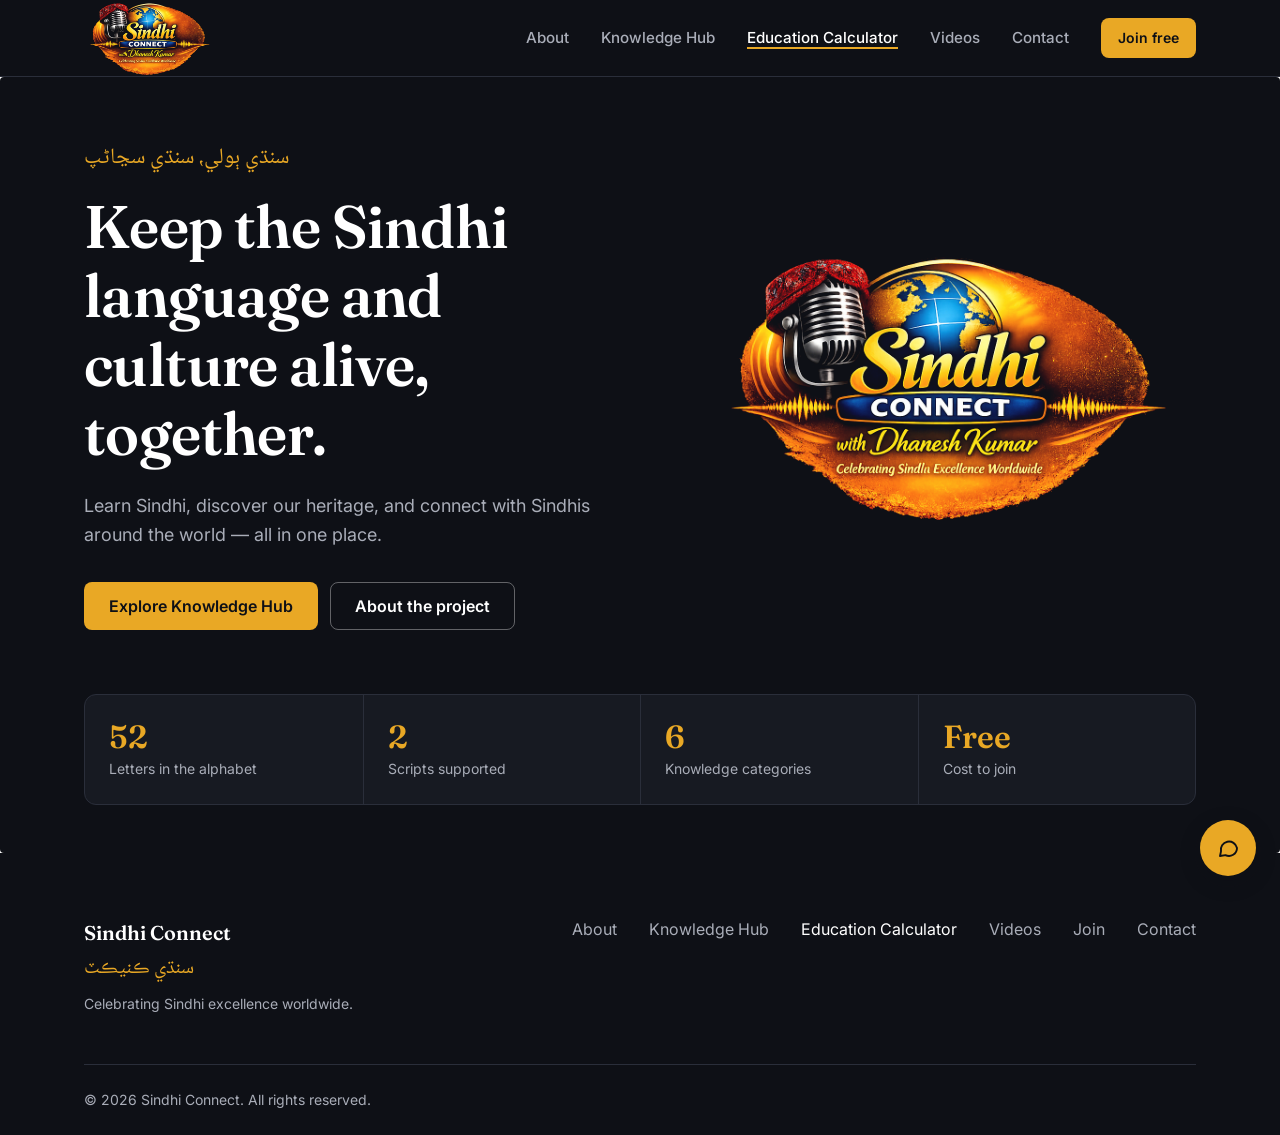
==== frontend/index.html @ e377692f "Add Children's Future Education Fund Calculator New page frontend/education-calculator.html (5-step " ====
<!DOCTYPE html>
<html lang="en">
<head>
  <meta charset="UTF-8">
  <meta name="viewport" content="width=device-width, initial-scale=1.0">
  <meta name="description" content="Sindhi Connect — learn the Sindhi language, explore culture, and connect with the Sindhi community worldwide.">
  <meta name="theme-color" content="#0E1016">
  <title>Sindhi Connect</title>
  <link rel="icon" type="image/png" href="assets/favicon.png">
  <link rel="apple-touch-icon" href="assets/apple-touch-icon.png">
  <!-- Link previews (WhatsApp, Facebook, X). Add og:image / og:url once the domain is live -->
  <meta property="og:type" content="website">
  <meta property="og:site_name" content="Sindhi Connect">
  <meta property="og:title" content="Sindhi Connect — Celebrating Sindhi Excellence Worldwide">
  <meta property="og:description" content="Discover Sindhi language, culture, history and knowledge, and connect with Sindhis around the world.">
  <meta name="twitter:card" content="summary_large_image">
  <link rel="preconnect" href="https://fonts.googleapis.com">
  <link rel="preconnect" href="https://fonts.gstatic.com" crossorigin>
  <link href="https://fonts.googleapis.com/css2?family=Fraunces:opsz,wght@9..144,500;9..144,600&family=Inter:wght@400;500;600&family=Noto+Naskh+Arabic:wght@500;600&display=swap" rel="stylesheet">
  <link rel="stylesheet" href="style.css">
</head>
<body>
  <a href="#main" class="skip-link">Skip to content</a>

  <!-- 1. Header -->
  <header class="site-header">
    <div class="container header-inner">
      <a href="#home" class="logo" aria-label="Sindhi Connect home">
        <img src="assets/logo.jpg" alt="" class="logo-img" width="132" height="74">
      </a>

      <input type="checkbox" id="nav-toggle" class="nav-toggle">
      <label for="nav-toggle" class="nav-toggle-label">
        <span class="nav-toggle-icon" aria-hidden="true"></span>
        <span class="sr-only">Menu</span>
      </label>

      <nav class="site-nav" aria-label="Main">
        <ul>
          <li><a href="#about">About</a></li>
          <li><a href="#knowledge-hub">Knowledge Hub</a></li>
          <li><a href="education-calculator.html">Education Calculator</a></li>
          <li><a href="#videos">Videos</a></li>
          <li><a href="#contact">Contact</a></li>
          <li><a href="#join" class="btn btn-primary btn-sm">Join free</a></li>
        </ul>
      </nav>
    </div>
  </header>

  <main id="main">
    <!-- 2. Hero -->
    <section id="home" class="hero" data-page="home">
      <div class="container hero-inner">
        <div class="hero-text">
          <p class="hero-script" lang="sd" dir="rtl">سنڌي ٻولي، سنڌي سڃاڻپ</p>
          <h1>Keep the Sindhi language and culture alive, together.</h1>
          <p class="hero-sub">Learn Sindhi, discover our heritage, and connect with Sindhis around the world — all in one place.</p>
          <div class="hero-actions">
            <a href="#knowledge-hub" class="btn btn-primary">Explore Knowledge Hub</a>
            <a href="#about" class="btn btn-ghost">About the project</a>
          </div>
        </div>
        <div class="hero-art">
          <img src="assets/logo.jpg" alt="Sindhi Connect with Dhanesh Kumar — Celebrating Sindhi Excellence Worldwide" class="hero-logo" width="1024" height="1024">
        </div>
      </div>

      <div class="container">
        <dl class="stats">
          <div class="stat">
            <dt>Letters in the alphabet</dt>
            <dd>52</dd>
          </div>
          <div class="stat">
            <dt>Scripts supported</dt>
            <dd>2</dd>
          </div>
          <div class="stat">
            <dt>Knowledge categories</dt>
            <dd>6</dd>
          </div>
          <div class="stat">
            <dt>Cost to join</dt>
            <dd>Free</dd>
          </div>
        </dl>
      </div>
    </section>

    <!-- 3. About -->
    <section id="about" class="section" data-page="about">
      <div class="container about">
        <div class="about-intro">
          <p class="eyebrow">About</p>
          <h2>A home for Sindhis, wherever they are.</h2>
          <p class="lead">From Sindh to the global diaspora, Sindhi Connect brings our language, stories, and people together on one platform.</p>
        </div>
        <ul class="features">
          <li class="feature">
            <span class="feature-icon" aria-hidden="true">
              <svg viewBox="0 0 24 24"><path d="M4 5a2 2 0 0 1 2-2h13v16H6a2 2 0 0 0-2 2V5Z"/><path d="M4 19a2 2 0 0 1 2-2h13"/></svg>
            </span>
            <div>
              <h3>Language</h3>
              <p>Read, write, and speak Sindhi in both Arabic and Devanagari scripts, at your own pace.</p>
            </div>
          </li>
          <li class="feature">
            <span class="feature-icon" aria-hidden="true">
              <svg viewBox="0 0 24 24"><path d="M9 18V5l12-2v13"/><circle cx="6" cy="18" r="3"/><circle cx="18" cy="16" r="3"/></svg>
            </span>
            <div>
              <h3>Culture</h3>
              <p>Explore Sufi poetry, music, festivals, food, and the traditions that make us who we are.</p>
            </div>
          </li>
          <li class="feature">
            <span class="feature-icon" aria-hidden="true">
              <svg viewBox="0 0 24 24"><circle cx="12" cy="12" r="9"/><path d="M3 12h18"/><path d="M12 3a14 14 0 0 1 0 18a14 14 0 0 1 0-18Z"/></svg>
            </span>
            <div>
              <h3>Community</h3>
              <p>Meet Sindhis near you and across the world. Share stories, events, and opportunities.</p>
            </div>
          </li>
        </ul>
      </div>
    </section>

    <!-- Founder: meet the person behind Sindhi Connect -->
    <section id="founder" class="section founder" data-page="about">
      <div class="container founder-inner">
        <figure class="founder-photo" data-reveal>
          <img src="assets/dhanesh-kumar.webp" alt="Dhanesh Kumar, founder of Sindhi Connect" width="1080" height="720" loading="lazy">
        </figure>

        <div class="founder-text" data-reveal>
          <p class="eyebrow">Meet the person behind Sindhi Connect</p>
          <h2>Connecting People. Sharing Knowledge. Celebrating Sindhi Identity.</h2>

          <div class="founder-id">
            <p class="founder-name">Dhanesh Kumar</p>
            <p class="founder-role">Founder / Creator — Sindhi Connect</p>
          </div>

          <div class="founder-bio">
            <p>I believe connection creates understanding, and knowledge creates progress.</p>
            <p>Sindhi Connect is my effort to bring people together through our language, culture, stories, knowledge, and shared heritage.</p>
            <p>My goal is to create meaningful content that informs, inspires, and keeps our Sindhi identity alive for generations to come.</p>
            <p class="founder-motto">Our language. Our culture. Our stories. Our connection.</p>
          </div>

          <ul class="founder-features">
            <li>
              <span class="feature-icon" aria-hidden="true">
                <svg viewBox="0 0 24 24"><rect x="9" y="3" width="6" height="11" rx="3"/><path d="M5 11a7 7 0 0 0 14 0"/><path d="M12 18v3"/></svg>
              </span>
              <h3>Conversations</h3>
              <p>Meaningful conversations with inspiring people.</p>
            </li>
            <li>
              <span class="feature-icon" aria-hidden="true">
                <svg viewBox="0 0 24 24"><path d="M4 5a2 2 0 0 1 2-2h13v16H6a2 2 0 0 0-2 2V5Z"/><path d="M4 19a2 2 0 0 1 2-2h13"/></svg>
              </span>
              <h3>Knowledge</h3>
              <p>Educational and informative content for the community.</p>
            </li>
            <li>
              <span class="feature-icon" aria-hidden="true">
                <svg viewBox="0 0 24 24"><circle cx="12" cy="12" r="9"/><path d="M3 12h18"/><path d="M12 3a14 14 0 0 1 0 18a14 14 0 0 1 0-18Z"/></svg>
              </span>
              <h3>Community</h3>
              <p>Connecting Sindhis across generations and around the world.</p>
            </li>
          </ul>
        </div>
      </div>
    </section>

    <!-- 4. Knowledge Hub (cards are built by app.js from resources.js) -->
    <section id="knowledge-hub" class="section section-paper knowledge" data-page="knowledge-hub" aria-labelledby="kh-title">
      <div class="container">
        <header class="section-head kh-head" data-reveal>
          <p class="kh-script" lang="sd" dir="rtl">ڄاڻ، ورثو، سڃاڻپ</p>
          <p class="eyebrow">Knowledge Hub</p>
          <h2 id="kh-title">Discover books, stories, history, culture and useful knowledge — all in one place.</h2>
          <p class="lead">Sindhi Connect is not only a community platform — it is also a place to discover, preserve and share knowledge.</p>
          <p class="kh-pillars">Explore <span aria-hidden="true">•</span> Learn <span aria-hidden="true">•</span> Discover <span aria-hidden="true">•</span> Preserve</p>
        </header>

        <ul class="kh-cats" aria-label="Browse by category" data-reveal></ul>

        <div class="kh-library" id="kh-library">
          <div class="kh-library-head">
            <h3>Knowledge Library</h3>
            <p class="kh-count" aria-live="polite"></p>
          </div>

          <div class="kh-toolbar">
            <div class="kh-search">
              <label for="kh-search" class="sr-only">Search Knowledge Hub</label>
              <svg viewBox="0 0 24 24" aria-hidden="true"><circle cx="11" cy="11" r="7"/><path d="m20 20-3.5-3.5"/></svg>
              <input id="kh-search" type="search" placeholder="Search Knowledge Hub..." autocomplete="off">
            </div>
            <div class="kh-sort">
              <label for="kh-sort">Sort by</label>
              <select id="kh-sort">
                <option value="featured">Featured</option>
                <option value="newest">Newest</option>
                <option value="category">Category</option>
              </select>
            </div>
          </div>

          <div class="kh-chips" role="group" aria-label="Filter by category"></div>

          <ul class="kh-grid"></ul>
          <div class="kh-empty" hidden></div>
          <noscript><p class="kh-noscript">Please turn on JavaScript to browse the Knowledge Library.</p></noscript>
        </div>
      </div>
    </section>

    <!-- 5. Download Videos -->
    <section id="videos" class="section" data-page="videos">
      <div class="container">
        <header class="section-head section-head-row">
          <div>
            <p class="eyebrow">Videos</p>
            <h2>Watch online, or download to learn offline.</h2>
          </div>
        </header>
        <div class="videos">
          <article class="video">
            <div class="video-thumb" aria-hidden="true">
              <span class="play"><svg viewBox="0 0 24 24"><path d="M8 5v14l11-7z"/></svg></span>
              <span class="duration">10:24</span>
            </div>
            <div class="video-body">
              <h3>Sindhi Alphabet in 10 Minutes</h3>
              <p class="video-meta">MP4 · 85 MB</p>
              <a href="#videos" class="btn btn-secondary btn-sm">Download</a>
            </div>
          </article>
          <article class="video">
            <div class="video-thumb" aria-hidden="true">
              <span class="play"><svg viewBox="0 0 24 24"><path d="M8 5v14l11-7z"/></svg></span>
              <span class="duration">14:02</span>
            </div>
            <div class="video-body">
              <h3>Common Greetings &amp; Phrases</h3>
              <p class="video-meta">MP4 · 110 MB</p>
              <a href="#videos" class="btn btn-secondary btn-sm">Download</a>
            </div>
          </article>
          <article class="video">
            <div class="video-thumb" aria-hidden="true">
              <span class="play"><svg viewBox="0 0 24 24"><path d="M8 5v14l11-7z"/></svg></span>
              <span class="duration">22:47</span>
            </div>
            <div class="video-body">
              <h3>Shah Jo Risalo: An Introduction</h3>
              <p class="video-meta">MP4 · 190 MB</p>
              <a href="#videos" class="btn btn-secondary btn-sm">Download</a>
            </div>
          </article>
        </div>
      </div>
    </section>

    <!-- 7. Forms -->
    <section id="join" class="section section-paper" data-page="join">
      <div class="container">
        <header class="section-head">
          <p class="eyebrow">Get involved</p>
          <h2>Join the community or say hello.</h2>
        </header>
        <div class="forms">
          <div class="panel">
            <h3>Join our mailing list</h3>
            <p class="panel-sub">Hear about new resources, videos and community news.</p>
            <form class="form" name="join" action="/" method="post" data-netlify="true" netlify-honeypot="bot-field">
              <input type="hidden" name="form-name" value="join">
              <p class="hp-field"><label>Leave this empty <input name="bot-field" tabindex="-1" autocomplete="off"></label></p>
              <div class="field">
                <label for="join-name">Full name <span class="req" aria-hidden="true">*</span></label>
                <input id="join-name" name="name" type="text" autocomplete="name" required>
              </div>
              <div class="field">
                <label for="join-email">Email <span class="req" aria-hidden="true">*</span></label>
                <input id="join-email" name="email" type="email" autocomplete="email" required>
              </div>
              <div class="field">
                <label for="join-level">Your Sindhi level</label>
                <select id="join-level" name="level">
                  <option value="beginner">Beginner</option>
                  <option value="intermediate">Intermediate</option>
                  <option value="advanced">Advanced</option>
                  <option value="native">Native speaker</option>
                </select>
              </div>
              <button type="submit" class="btn btn-primary btn-block">Subscribe</button>
              <p class="form-status" role="status"></p>
            </form>
          </div>

          <div class="panel" id="contact">
            <h3>Contact us</h3>
            <p class="panel-sub">Questions, ideas, or want to contribute? We'd love to hear from you.</p>
            <form class="form" name="contact" action="/" method="post" data-netlify="true" netlify-honeypot="bot-field">
              <input type="hidden" name="form-name" value="contact">
              <p class="hp-field"><label>Leave this empty <input name="bot-field" tabindex="-1" autocomplete="off"></label></p>
              <div class="field">
                <label for="contact-name">Name <span class="req" aria-hidden="true">*</span></label>
                <input id="contact-name" name="name" type="text" autocomplete="name" required>
              </div>
              <div class="field">
                <label for="contact-email">Email <span class="req" aria-hidden="true">*</span></label>
                <input id="contact-email" name="email" type="email" autocomplete="email" required>
              </div>
              <div class="field">
                <label for="contact-message">Message <span class="req" aria-hidden="true">*</span></label>
                <textarea id="contact-message" name="message" rows="4" required></textarea>
              </div>
              <button type="submit" class="btn btn-secondary btn-block">Send message</button>
              <p class="form-status" role="status"></p>
            </form>
          </div>
        </div>
        <p class="form-note"><span class="req" aria-hidden="true">*</span> Required field. We only use your details to reply to you and send Sindhi Connect updates. We never share them, and you can ask us to remove them at any time.</p>
      </div>
    </section>
  </main>

  <!-- 8. Footer -->
  <footer class="site-footer">
    <div class="container footer-inner">
      <div class="footer-brand">
        <p class="footer-name">Sindhi Connect</p>
        <p class="footer-script" lang="sd" dir="rtl">سنڌي ڪنيڪٽ</p>
        <p class="footer-tag">Celebrating Sindhi excellence worldwide.</p>
      </div>
      <nav aria-label="Footer">
        <ul class="footer-links">
          <li><a href="#about">About</a></li>
          <li><a href="#knowledge-hub">Knowledge Hub</a></li>
          <li><a href="education-calculator.html">Education Calculator</a></li>
          <li><a href="#videos">Videos</a></li>
          <li><a href="#join">Join</a></li>
          <li><a href="#contact">Contact</a></li>
        </ul>
      </nav>
    </div>
    <div class="container">
      <p class="copyright">© 2026 Sindhi Connect. All rights reserved.</p>
    </div>
  </footer>

  <script src="resources.js"></script>
  <script src="app.js"></script>
</body>
</html>
---- frontend/style.css ----
/* =========================================================
   Sindhi Connect — Design System ("Midnight & Gold")
   Colors come from the logo: ink black, amber gold, topi red.
   ========================================================= */
:root {
  /* Color */
  --ink: #0e1016;          /* dark surfaces, primary text */
  --ink-2: #171a22;        /* raised dark surface */
  --ink-line: #2a2e3a;     /* borders on dark */
  --gold: #e9a825;         /* the one accent */
  --gold-hover: #f4bb45;
  --gold-text: #8a5d00;    /* gold for text on light bg (AA) */
  --red: #a61e2a;          /* small accents only */
  --paper: #faf8f4;        /* light section bg */
  --white: #ffffff;
  --text: #16181d;
  --muted: #565b66;        /* secondary text on light (AA) */
  --muted-dark: #a9adb8;   /* secondary text on dark (AA) */
  --line: #e7e2d8;

  /* Type */
  --font-display: "Fraunces", Georgia, serif;
  --font-body: "Inter", system-ui, -apple-system, "Segoe UI", sans-serif;
  --font-sindhi: "Noto Naskh Arabic", serif;
  --fs-sm: .875rem;
  --fs-base: 1rem;
  --fs-md: 1.125rem;
  --fs-lg: 1.25rem;
  --fs-xl: clamp(1.75rem, 1.2rem + 2vw, 2.5rem);
  --fs-hero: clamp(2.25rem, 1.4rem + 3.4vw, 3.75rem);

  /* Space (4px scale) */
  --s-1: 4px;  --s-2: 8px;  --s-3: 12px; --s-4: 16px;
  --s-5: 24px; --s-6: 32px; --s-7: 48px; --s-8: 64px; --s-9: 96px;

  /* Shape */
  --r-sm: 8px;
  --r-md: 12px;
  --max: 1160px;
  --header-h: 76px;
}

/* ---------- Base ---------- */
*, *::before, *::after { box-sizing: border-box; }

html { scroll-behavior: smooth; scroll-padding-top: var(--header-h); }

body {
  margin: 0;
  font-family: var(--font-body);
  font-size: var(--fs-base);
  line-height: 1.6;
  color: var(--text);
  background: var(--white);
  -webkit-font-smoothing: antialiased;
}

img, svg { display: block; max-width: 100%; }

h1, h2, h3 {
  margin: 0;
  line-height: 1.15;
  font-weight: 600;
}
h1, h2 { font-family: var(--font-display); letter-spacing: -.01em; }
h2 { font-size: var(--fs-xl); }
h3 { font-size: var(--fs-lg); line-height: 1.3; }
p { margin: 0; }

a { color: inherit; }

[lang="sd"] { font-family: var(--font-sindhi); }

:focus-visible {
  outline: 3px solid var(--gold);
  outline-offset: 3px;
  border-radius: 4px;
}

.container {
  width: 100%;
  max-width: var(--max);
  margin: 0 auto;
  padding: 0 var(--s-5);
}

.sr-only {
  position: absolute;
  width: 1px; height: 1px;
  overflow: hidden;
  clip: rect(0 0 0 0);
  white-space: nowrap;
}

.skip-link {
  position: absolute;
  left: var(--s-4);
  top: -100px;
  z-index: 200;
  padding: var(--s-2) var(--s-4);
  background: var(--gold);
  color: var(--ink);
  font-weight: 600;
  border-radius: var(--r-sm);
  text-decoration: none;
}
.skip-link:focus { top: var(--s-3); }

/* ---------- Buttons ---------- */
.btn {
  display: inline-flex;
  align-items: center;
  justify-content: center;
  min-height: 48px;
  padding: 0 var(--s-5);
  border: 1px solid transparent;
  border-radius: var(--r-sm);
  font: 600 var(--fs-base)/1 var(--font-body);
  text-decoration: none;
  cursor: pointer;
  transition: background-color .15s, border-color .15s, color .15s;
}
.btn-primary { background: var(--gold); color: var(--ink); }
.btn-primary:hover { background: var(--gold-hover); }
.btn-secondary { background: var(--ink); color: var(--white); }
.btn-secondary:hover { background: #2a2e3a; }
.btn-ghost { border-color: rgba(255, 255, 255, .35); color: var(--white); }
.btn-ghost:hover { border-color: var(--white); background: rgba(255, 255, 255, .06); }
.btn-sm { min-height: 40px; padding: 0 var(--s-4); font-size: var(--fs-sm); }
.btn-block { width: 100%; }

.text-link {
  font-weight: 600;
  color: var(--gold-text);
  text-decoration: none;
}
.text-link:hover { text-decoration: underline; text-underline-offset: 3px; }

/* ---------- 1. Header ---------- */
.site-header {
  position: sticky;
  top: 0;
  z-index: 100;
  background: var(--ink);
  border-bottom: 1px solid var(--ink-line);
}
.header-inner {
  display: flex;
  align-items: center;
  justify-content: space-between;
  height: var(--header-h);
}
.logo { display: flex; border-radius: var(--r-sm); }
/* Crop the square logo's black padding down to the artwork */
.logo-img { width: 132px; height: 74px; object-fit: cover; mix-blend-mode: lighten; }

.site-nav ul {
  display: flex;
  align-items: center;
  gap: var(--s-6);
  margin: 0;
  padding: 0;
  list-style: none;
}
.site-nav a:not(.btn) {
  color: var(--muted-dark);
  font-weight: 500;
  font-size: .95rem;
  text-decoration: none;
  transition: color .15s;
}
.site-nav a:not(.btn):hover { color: var(--white); }

/* current page in the menus */
.site-nav a[aria-current="page"]:not(.btn) { color: var(--white); box-shadow: 0 2px 0 var(--gold); }
.footer-links a[aria-current="page"] { color: var(--white); }

/* Pages (app.js shows one at a time) */
main [data-page][hidden] { display: none; }
main [data-page]:focus { outline: none; }
.page-enter { animation: page-enter .35s ease both; }
@keyframes page-enter {
  from { opacity: 0; transform: translateY(8px); }
  to { opacity: 1; transform: none; }
}

/* CSS-only mobile menu toggle */
.nav-toggle { position: absolute; opacity: 0; width: 1px; height: 1px; }
.nav-toggle-label { display: none; }

/* ---------- 2. Hero ---------- */
.hero {
  background: var(--ink);
  color: var(--white);
  padding: var(--s-8) 0 var(--s-7);
}
.hero-inner {
  display: grid;
  grid-template-columns: 1.15fr 1fr;
  align-items: center;
  gap: var(--s-7);
}
.hero-script {
  font-size: 1.375rem;
  color: var(--gold);
  margin-bottom: var(--s-4);
  text-align: left;
}
.hero h1 { font-size: var(--fs-hero); max-width: 14ch; }
.hero-sub {
  margin-top: var(--s-5);
  font-size: var(--fs-md);
  color: var(--muted-dark);
  max-width: 46ch;
}
.hero-actions {
  display: flex;
  flex-wrap: wrap;
  gap: var(--s-3);
  margin-top: var(--s-6);
}
.hero-art { display: flex; justify-content: center; }
/* "lighten" lets the logo's black background disappear into the hero */
.hero-logo { width: min(100%, 480px); height: auto; mix-blend-mode: lighten; }

/* KPI strip */
.stats {
  display: grid;
  grid-template-columns: repeat(4, 1fr);
  margin: var(--s-8) 0 0;
  border: 1px solid var(--ink-line);
  border-radius: var(--r-md);
  background: var(--ink-2);
}
.stat {
  display: flex;
  flex-direction: column-reverse;
  gap: var(--s-1);
  padding: var(--s-5);
}
.stat + .stat { border-left: 1px solid var(--ink-line); }
.stat dt { font-size: var(--fs-sm); color: var(--muted-dark); }
.stat dd {
  margin: 0;
  font-family: var(--font-display);
  font-size: 2rem;
  font-weight: 600;
  line-height: 1.1;
  color: var(--gold);
}

/* ---------- Sections ---------- */
.section { padding: var(--s-9) 0; }
.section-paper { background: var(--paper); border-block: 1px solid var(--line); }
.section-head { max-width: 640px; margin-bottom: var(--s-7); }
.eyebrow {
  margin-bottom: var(--s-3);
  font-size: var(--fs-sm);
  font-weight: 600;
  letter-spacing: .08em;
  text-transform: uppercase;
  color: var(--gold-text);
}
.lead { margin-top: var(--s-4); font-size: var(--fs-md); color: var(--muted); }

/* ---------- 3. About ---------- */
.about {
  display: grid;
  grid-template-columns: 1fr 1.1fr;
  gap: var(--s-8);
  align-items: start;
}
.features { display: grid; gap: var(--s-6); margin: 0; padding: 0; list-style: none; }
.feature { display: flex; gap: var(--s-4); }
.feature-icon {
  flex: none;
  width: 48px;
  height: 48px;
  display: grid;
  place-items: center;
  border-radius: var(--r-md);
  background: var(--paper);
  border: 1px solid var(--line);
}
.feature-icon svg {
  width: 24px;
  height: 24px;
  fill: none;
  stroke: var(--red);
  stroke-width: 1.75;
  stroke-linecap: round;
  stroke-linejoin: round;
}
.feature h3 { margin-bottom: var(--s-1); }
.feature p { color: var(--muted); }

/* ---------- Founder ---------- */
.founder { background: var(--ink); color: var(--white); }
.founder-inner {
  display: grid;
  grid-template-columns: 5fr 6fr;
  gap: var(--s-8);
  align-items: center;
}
.founder-photo {
  position: relative;
  margin: 0 var(--s-4) var(--s-4) 0;
}
/* thin gold frame, offset behind the portrait */
.founder-photo::before {
  content: "";
  position: absolute;
  inset: var(--s-4) calc(var(--s-4) * -1) calc(var(--s-4) * -1) var(--s-4);
  border: 1px solid rgba(233, 168, 37, .45);
  border-radius: 20px;
}
/* The photo is a wide banner; show the portrait side of it, uncropped in height */
.founder-photo img {
  position: relative;
  width: 100%;
  height: auto;
  aspect-ratio: 5 / 7;
  object-fit: cover;
  object-position: left center;
  border-radius: 20px;
  border: 1px solid var(--ink-line);
  box-shadow: 0 24px 56px rgba(0, 0, 0, .45);
}
.founder .eyebrow { color: var(--gold); }
.founder-id {
  margin-top: var(--s-6);
  padding-left: var(--s-4);
  border-left: 2px solid var(--gold);
}
.founder-name { font: 600 1.5rem/1.2 var(--font-display); }
.founder-role { margin-top: var(--s-1); font-size: var(--fs-sm); font-weight: 500; color: var(--gold); }
.founder-bio {
  display: grid;
  gap: var(--s-4);
  margin-top: var(--s-5);
  max-width: 56ch;
  font-size: var(--fs-md);
  color: var(--muted-dark);
}
.founder-motto {
  font-family: var(--font-display);
  font-size: var(--fs-lg);
  font-style: italic;
  color: var(--white);
}
.founder-features {
  display: grid;
  grid-template-columns: repeat(3, 1fr);
  gap: var(--s-5);
  margin: var(--s-7) 0 0;
  padding: var(--s-6) 0 0;
  border-top: 1px solid var(--ink-line);
  list-style: none;
}
.founder-features .feature-icon { background: var(--ink-2); border-color: var(--ink-line); margin-bottom: var(--s-3); }
.founder-features .feature-icon svg { stroke: var(--gold); }
.founder-features h3 { font-size: var(--fs-base); }
.founder-features p { margin-top: var(--s-1); font-size: var(--fs-sm); color: var(--muted-dark); }

/* Fade-up on scroll; only active once app.js has added .js-reveal */
.js-reveal [data-reveal] {
  opacity: 0;
  transform: translateY(20px);
  transition: opacity .6s ease, transform .6s ease;
}
.js-reveal [data-reveal].is-visible { opacity: 1; transform: none; }
.js-reveal .founder-text[data-reveal] { transition-delay: .12s; }

@media (max-width: 1024px) {
  .founder-inner { grid-template-columns: 2fr 3fr; gap: var(--s-6); align-items: start; }
  /* features become rows: icon left, text right */
  .founder-features { grid-template-columns: 1fr; gap: var(--s-4); margin-top: var(--s-6); padding-top: var(--s-5); }
  .founder-features li { display: grid; grid-template-columns: 48px 1fr; column-gap: var(--s-4); }
  .founder-features .feature-icon { grid-row: span 2; margin-bottom: 0; }
}
@media (max-width: 760px) {
  .founder-inner { grid-template-columns: 1fr; gap: var(--s-7); }
  .founder-photo { width: min(100% - var(--s-4), 440px); }
}

/* ---------- 4. Knowledge Hub ---------- */
.knowledge {
  /* ajrak-inspired lattice: gold diamonds with a centre dot */
  --kh-motif: url("data:image/svg+xml,%3Csvg xmlns='http://www.w3.org/2000/svg' width='28' height='28'%3E%3Cpath d='M14 3l11 11-11 11L3 14z' fill='none' stroke='%23e9a825' stroke-opacity='.28'/%3E%3Ccircle cx='14' cy='14' r='2' fill='%23e9a825' fill-opacity='.4'/%3E%3C/svg%3E");
}
.kh-head { max-width: 760px; }
.kh-script { margin-bottom: var(--s-3); font-size: var(--fs-lg); color: var(--gold-text); text-align: left; }
.kh-pillars {
  margin-top: var(--s-5);
  font-size: var(--fs-sm);
  font-weight: 600;
  letter-spacing: .08em;
  text-transform: uppercase;
  color: var(--text);
}
.kh-pillars span { margin: 0 var(--s-2); color: var(--gold); }

/* Category cards */
.kh-cats {
  display: grid;
  grid-template-columns: repeat(3, 1fr);
  gap: var(--s-4);
  margin: 0;
  padding: 0;
  list-style: none;
}
.kh-cat {
  display: grid;
  grid-template-columns: 48px 1fr;
  column-gap: var(--s-4);
  align-content: start;
  width: 100%;
  height: 100%;
  padding: var(--s-5);
  border: 1px solid var(--line);
  border-radius: var(--r-md);
  background: var(--white);
  color: inherit;
  font: inherit;
  text-align: left;
  cursor: pointer;
  transition: border-color .15s, box-shadow .15s, transform .15s;
}
.kh-cat:hover { border-color: #d8cfbd; box-shadow: 0 8px 24px rgba(14, 16, 22, .08); transform: translateY(-2px); }
.kh-cat[aria-pressed="true"] { border-color: var(--gold); box-shadow: inset 0 0 0 1px var(--gold); }
.kh-cat:focus-visible { border-radius: var(--r-md); }
.kh-cat .feature-icon { grid-row: span 3; }
.kh-cat-name { font-weight: 600; font-size: var(--fs-md); line-height: 1.3; }
.kh-cat-desc { margin-top: var(--s-1); font-size: var(--fs-sm); color: var(--muted); }
.kh-cat-count { margin-top: var(--s-3); font-size: var(--fs-sm); font-weight: 600; color: var(--gold-text); }

/* Library: heading, search, sort, filters */
.kh-library { margin-top: var(--s-8); }
.kh-library-head {
  display: flex;
  flex-wrap: wrap;
  align-items: baseline;
  justify-content: space-between;
  gap: var(--s-2) var(--s-4);
  margin-bottom: var(--s-5);
}
.kh-library-head h3 { font-family: var(--font-display); font-size: 1.75rem; }
.kh-count { font-size: var(--fs-sm); color: var(--muted); }
.kh-toolbar { display: grid; grid-template-columns: 1fr auto; gap: var(--s-3); }
.kh-search { position: relative; }
.kh-search svg {
  position: absolute;
  left: 14px;
  top: 50%;
  width: 20px;
  height: 20px;
  transform: translateY(-50%);
  fill: none;
  stroke: var(--muted);
  stroke-width: 1.9;
  stroke-linecap: round;
  pointer-events: none;
}
.kh-search input,
.kh-sort select {
  min-height: 48px;
  border: 1px solid #cfc8bb;
  border-radius: var(--r-sm);
  background: var(--white);
  color: var(--text);
  font: inherit;
  font-size: 1rem; /* 16px stops iOS zooming in on focus */
  transition: border-color .15s;
}
.kh-search input { width: 100%; padding: 0 var(--s-4) 0 44px; }
.kh-search input::placeholder { color: var(--muted); }
.kh-sort { display: flex; align-items: center; gap: var(--s-3); font-size: var(--fs-sm); font-weight: 600; }
.kh-sort select { padding: 0 var(--s-4); cursor: pointer; }
.kh-search input:hover,
.kh-sort select:hover { border-color: #a39b8c; }
.kh-search input:focus-visible,
.kh-sort select:focus-visible { border-color: var(--ink); outline-offset: 1px; }

.kh-chips { display: flex; flex-wrap: wrap; gap: var(--s-2); margin: var(--s-4) 0 var(--s-6); }
.kh-chip {
  flex: none;
  min-height: 40px;
  padding: 0 var(--s-4);
  border: 1px solid #d8cfbd;
  border-radius: 999px;
  background: var(--white);
  color: var(--text);
  font: 500 var(--fs-sm)/1 var(--font-body);
  cursor: pointer;
  transition: border-color .15s, background-color .15s, color .15s;
}
.kh-chip:hover { border-color: var(--gold-text); background: #fdf6e6; }
.kh-chip[aria-pressed="true"] { border-color: var(--ink); background: var(--ink); color: var(--white); }
.kh-chip:focus-visible { border-radius: 999px; }

/* Resource cards */
.kh-grid {
  display: grid;
  grid-template-columns: repeat(3, 1fr);
  gap: var(--s-5);
  margin: 0;
  padding: 0;
  list-style: none;
}
.kh-grid[hidden] { display: none; }
.kh-card {
  display: flex;
  flex-direction: column;
  height: 100%;
  overflow: hidden;
  border: 1px solid var(--line);
  border-radius: var(--r-md);
  background: var(--white);
  transition: box-shadow .15s, transform .15s;
}
.kh-card:hover { box-shadow: 0 12px 32px rgba(14, 16, 22, .1); transform: translateY(-2px); }

/* Designed cover, used when a resource has no thumbnail (or it fails to load) */
.kh-cover {
  --tone: var(--ink);
  position: relative;
  display: grid;
  place-items: center;
  aspect-ratio: 16 / 9;
  overflow: hidden;
  background:
    radial-gradient(circle at 50% 50%, transparent 0 30%, rgba(0, 0, 0, .35) 100%),
    var(--kh-motif) center / 28px,
    var(--tone);
}
.kh-cover[data-cat="books"] { --tone: #1f2b4f; }         /* indigo */
.kh-cover[data-cat="history"] { --tone: #6b1522; }       /* ajrak crimson */
.kh-cover[data-cat="personalities"] { --tone: var(--ink-2); }
.kh-cover[data-cat="culture"] { --tone: #4f1d18; }       /* madder */
.kh-cover[data-cat="finance"] { --tone: #16392f; }       /* deep green */
.kh-cover[data-cat="general"] { --tone: #232f47; }       /* slate */
/* thin gold frame, like a book cover */
.kh-cover::before {
  content: "";
  position: absolute;
  inset: 10px;
  border: 1px solid rgba(233, 168, 37, .4);
  border-radius: 6px;
}
.kh-emblem {
  display: grid;
  place-items: center;
  width: 64px;
  height: 64px;
  border: 1px solid rgba(233, 168, 37, .6);
  border-radius: 50%;
  background: var(--tone);
}
.kh-emblem svg {
  width: 26px;
  height: 26px;
  fill: none;
  stroke: var(--gold);
  stroke-width: 1.6;
  stroke-linecap: round;
  stroke-linejoin: round;
}
.kh-cover img { position: absolute; inset: 0; width: 100%; height: 100%; object-fit: cover; }
.kh-featured {
  position: absolute;
  top: var(--s-4);
  left: var(--s-4);
  padding: 2px var(--s-2);
  border-radius: 4px;
  background: var(--gold);
  color: var(--ink);
  font-size: .75rem;
  font-weight: 600;
}

.kh-card-body { display: flex; flex-direction: column; flex: 1; padding: var(--s-5); }
.kh-card-cat {
  margin-bottom: var(--s-2);
  font-size: .75rem;
  font-weight: 600;
  letter-spacing: .08em;
  text-transform: uppercase;
  color: var(--gold-text);
}
.kh-card-title { margin: 0; font: 600 var(--fs-md)/1.35 var(--font-body); }
.kh-card-desc { margin-top: var(--s-2); font-size: .9375rem; color: var(--muted); }
.kh-meta {
  display: flex;
  flex-wrap: wrap;
  align-items: center;
  gap: var(--s-2) var(--s-3);
  margin-top: var(--s-4);
  font-size: var(--fs-sm);
  color: var(--muted);
}
.kh-type {
  padding: 2px var(--s-2);
  border-radius: 4px;
  background: #f6e7c4;
  color: var(--ink);
  font-size: .75rem;
  font-weight: 600;
}
.kh-actions { display: flex; flex-wrap: wrap; gap: var(--s-2); margin-top: auto; padding-top: var(--s-5); }
.kh-btn-outline { border-color: #cfc8bb; color: var(--text); }
.kh-btn-outline:hover { border-color: var(--ink); }

/* Empty state */
.kh-empty {
  display: grid;
  justify-items: center;
  gap: var(--s-3);
  padding: var(--s-8) var(--s-5);
  border: 1px solid var(--line);
  border-radius: var(--r-md);
  background: var(--white);
  text-align: center;
}
.kh-empty[hidden] { display: none; }
.kh-empty .kh-emblem { --tone: var(--ink); margin-bottom: var(--s-2); background: var(--kh-motif) center / 28px, var(--ink); }
.kh-empty h4 { margin: 0; font: 600 var(--fs-lg)/1.3 var(--font-display); }
.kh-empty p { max-width: 44ch; color: var(--muted); }
.kh-empty .btn { margin-top: var(--s-2); }
.kh-noscript { color: var(--muted); }

/* ---------- 5. Videos ---------- */
.videos {
  display: grid;
  grid-template-columns: repeat(3, 1fr);
  gap: var(--s-5);
}
.video {
  display: flex;
  flex-direction: column;
  border: 1px solid var(--line);
  border-radius: var(--r-md);
  overflow: hidden;
  background: var(--white);
}
.video-thumb {
  position: relative;
  aspect-ratio: 16 / 9;
  display: grid;
  place-items: center;
  background: var(--ink);
}
.play {
  width: 56px;
  height: 56px;
  display: grid;
  place-items: center;
  border-radius: 50%;
  background: var(--gold);
}
.play svg { width: 22px; height: 22px; fill: var(--ink); margin-left: 3px; }
.duration {
  position: absolute;
  right: var(--s-3);
  bottom: var(--s-3);
  padding: 2px var(--s-2);
  border-radius: 4px;
  background: rgba(0, 0, 0, .7);
  color: var(--white);
  font-size: .8rem;
  font-weight: 500;
}
.video-body {
  display: flex;
  flex-direction: column;
  flex: 1;
  padding: var(--s-5);
}
.video-body h3 { font-size: var(--fs-md); }
.video-meta { margin: var(--s-1) 0 var(--s-5); font-size: var(--fs-sm); color: var(--muted); }
.video-body .btn { margin-top: auto; align-self: flex-start; }

/* ---------- 7. Forms ---------- */
.forms {
  display: grid;
  grid-template-columns: 1fr 1fr;
  gap: var(--s-5);
}
.panel {
  padding: var(--s-6);
  background: var(--white);
  border: 1px solid var(--line);
  border-radius: var(--r-md);
}
.panel-sub { margin-top: var(--s-2); color: var(--muted); }
.form { display: grid; gap: var(--s-4); margin-top: var(--s-5); }
.field { display: grid; gap: var(--s-2); }
.field label { font-size: var(--fs-sm); font-weight: 600; }
.req { color: var(--red); }
.field input,
.field select,
.field textarea {
  width: 100%;
  min-height: 48px;
  padding: var(--s-3) var(--s-4);
  font: inherit;
  color: var(--text);
  background: var(--white);
  border: 1px solid #cfc8bb;
  border-radius: var(--r-sm);
  transition: border-color .15s;
}
.field input:hover,
.field select:hover,
.field textarea:hover { border-color: #a39b8c; }
.field input:focus-visible,
.field select:focus-visible,
.field textarea:focus-visible { border-color: var(--ink); outline-offset: 1px; }
.field textarea { resize: vertical; min-height: 120px; }
.form .btn { margin-top: var(--s-2); }
.form .btn:disabled { opacity: .6; cursor: wait; }
/* spam trap: hidden from people, filled in by bots */
.hp-field { position: absolute; left: -9999px; }
.form-status:empty { display: none; }
.form-status { padding: var(--s-3) var(--s-4); border-radius: var(--r-sm); font-size: var(--fs-sm); font-weight: 500; }
.form-status.is-success { background: #e6f4ec; color: #1d5b3a; }
.form-status.is-error { background: #fbe9ea; color: var(--red); }
.form-note { margin-top: var(--s-4); font-size: var(--fs-sm); color: var(--muted); }

/* ---------- 8. Footer ---------- */
.site-footer {
  background: var(--ink);
  color: var(--muted-dark);
  padding: var(--s-8) 0 var(--s-5);
}
.footer-inner {
  display: flex;
  justify-content: space-between;
  align-items: flex-start;
  gap: var(--s-6);
  padding-bottom: var(--s-7);
}
.footer-name { font-family: var(--font-display); font-size: var(--fs-lg); font-weight: 600; color: var(--white); }
.footer-script { margin-top: var(--s-1); font-size: var(--fs-lg); color: var(--gold); text-align: left; }
.footer-tag { margin-top: var(--s-2); font-size: var(--fs-sm); }
.footer-links {
  display: flex;
  flex-wrap: wrap;
  gap: var(--s-2) var(--s-6);
  margin: 0;
  padding: 0;
  list-style: none;
}
.footer-links a { text-decoration: none; transition: color .15s; }
.footer-links a:hover { color: var(--white); }
.copyright {
  padding-top: var(--s-5);
  border-top: 1px solid var(--ink-line);
  font-size: var(--fs-sm);
}

/* ---------- Tablet ---------- */
@media (max-width: 1024px) {
  .hero-inner { grid-template-columns: 1fr 280px; gap: var(--s-6); }
  .stats { grid-template-columns: repeat(2, 1fr); }
  .stat:nth-child(3) { border-left: 0; }
  .stat:nth-child(n+3) { border-top: 1px solid var(--ink-line); }
  .about { grid-template-columns: 1fr; gap: var(--s-7); }
  .kh-cats, .kh-grid { grid-template-columns: repeat(2, 1fr); }
  /* Videos become a list: thumbnail left, details right */
  .videos { grid-template-columns: 1fr; gap: var(--s-4); }
  .video { flex-direction: row; }
  .video-thumb { flex: 0 0 240px; aspect-ratio: auto; min-height: 135px; }
}

/* ---------- Mobile ---------- */
@media (max-width: 760px) {
  :root { --header-h: 64px; }
  .container { padding: 0 var(--s-4); }
  .logo-img { width: 112px; height: 63px; }

  .nav-toggle-label {
    display: grid;
    place-items: center;
    width: 44px;
    height: 44px;
    margin-right: calc(var(--s-2) * -1);
    cursor: pointer;
    border-radius: var(--r-sm);
  }
  .nav-toggle:focus-visible + .nav-toggle-label { outline: 3px solid var(--gold); }
  .nav-toggle-icon,
  .nav-toggle-icon::before,
  .nav-toggle-icon::after {
    display: block;
    position: relative;
    width: 22px;
    height: 2px;
    background: var(--white);
    transition: transform .15s, background-color .15s;
  }
  .nav-toggle-icon::before,
  .nav-toggle-icon::after { content: ""; position: absolute; left: 0; }
  .nav-toggle-icon::before { top: -7px; }
  .nav-toggle-icon::after { top: 7px; }
  .nav-toggle:checked + .nav-toggle-label .nav-toggle-icon { background: transparent; }
  .nav-toggle:checked + .nav-toggle-label .nav-toggle-icon::before { transform: translateY(7px) rotate(45deg); }
  .nav-toggle:checked + .nav-toggle-label .nav-toggle-icon::after { transform: translateY(-7px) rotate(-45deg); }

  .site-nav {
    display: none;
    position: absolute;
    top: 100%;
    left: 0;
    right: 0;
    background: var(--ink);
    border-bottom: 1px solid var(--ink-line);
  }
  .nav-toggle:checked ~ .site-nav { display: block; }
  .site-nav ul { flex-direction: column; align-items: stretch; gap: 0; padding: var(--s-2) var(--s-4) var(--s-5); }
  .site-nav a:not(.btn) { display: block; padding: var(--s-4) 0; border-bottom: 1px solid var(--ink-line); font-size: var(--fs-base); }
  .site-nav .btn { display: flex; margin-top: var(--s-4); min-height: 48px; }
  .site-nav a[aria-current="page"]:not(.btn) { box-shadow: none; color: var(--gold); }

  .hero { padding: var(--s-6) 0 var(--s-7); }
  .hero-inner { grid-template-columns: 1fr; gap: var(--s-4); }
  .hero-art { order: -1; }
  .hero-logo { width: min(72%, 260px); }
  .hero-actions .btn { flex: 1 1 auto; }
  .stats { margin-top: var(--s-7); }
  .stat { padding: var(--s-4); }
  .stat dd { font-size: 1.625rem; }

  .section { padding: var(--s-8) 0; }
  .section-head { margin-bottom: var(--s-6); }
  .forms { grid-template-columns: 1fr; }
  .video { flex-direction: column; }
  .video-thumb { flex: none; aspect-ratio: 16 / 9; min-height: 0; }
  .panel { padding: var(--s-5); }

  .kh-cats, .kh-grid { grid-template-columns: 1fr; }
  .kh-cat { padding: var(--s-4); }
  .kh-library { margin-top: var(--s-7); }
  .kh-toolbar { grid-template-columns: 1fr; }
  .kh-sort select { flex: 1; }
  /* filter chips scroll sideways instead of wrapping into many rows */
  .kh-chips {
    flex-wrap: nowrap;
    overflow-x: auto;
    margin-inline: calc(var(--s-4) * -1);
    padding: 2px var(--s-4) var(--s-1);
    scrollbar-width: none;
  }
  .kh-chips::-webkit-scrollbar { display: none; }
  .kh-empty { padding: var(--s-7) var(--s-4); }

  .footer-inner { flex-direction: column; padding-bottom: var(--s-6); }
}

@media (prefers-reduced-motion: reduce) {
  html { scroll-behavior: auto; }
  *, *::before, *::after { transition: none !important; }
  .page-enter { animation: none; }
}

/* =========================================================
   Sindhi Connect Chat widget (markup is built in app.js)
   ========================================================= */
.sc-chat {
  --sc-edge: var(--s-5);
  --sc-launcher: 56px;
  --sc-online: #4cc38a;
  position: fixed;
  right: var(--sc-edge);
  bottom: var(--sc-edge);
  z-index: 150;
}

/* ---------- Floating button ---------- */
.sc-chat-launcher {
  position: relative;
  display: grid;
  place-items: center;
  width: var(--sc-launcher);
  height: var(--sc-launcher);
  padding: 0;
  border: 0;
  border-radius: 50%;
  background: var(--gold);
  color: var(--ink);
  cursor: pointer;
  box-shadow: 0 6px 20px rgba(14, 16, 22, .28);
  transition: background-color .15s, transform .15s;
}
.sc-chat-launcher:hover { background: var(--gold-hover); transform: translateY(-2px); }
.sc-chat-launcher:focus-visible { border-radius: 50%; outline-color: var(--ink); box-shadow: 0 0 0 3px var(--white), 0 6px 20px rgba(14, 16, 22, .28); }
.sc-chat-launcher span { grid-area: 1 / 1; transition: opacity .15s, transform .15s; }
.sc-chat svg {
  width: 24px;
  height: 24px;
  fill: none;
  stroke: currentColor;
  stroke-width: 1.9;
  stroke-linecap: round;
  stroke-linejoin: round;
}
.sc-chat-launcher-close { opacity: 0; transform: rotate(-45deg); }
.sc-chat.is-open .sc-chat-launcher-open { opacity: 0; transform: rotate(45deg); }
.sc-chat.is-open .sc-chat-launcher-close { opacity: 1; transform: none; }

/* Tooltip */
.sc-chat-launcher::after {
  content: attr(data-tooltip);
  position: absolute;
  right: calc(100% + var(--s-3));
  top: 50%;
  transform: translateY(-50%);
  padding: var(--s-2) var(--s-3);
  border-radius: var(--r-sm);
  background: var(--ink);
  color: var(--white);
  font: 500 var(--fs-sm)/1.2 var(--font-body);
  white-space: nowrap;
  opacity: 0;
  pointer-events: none;
  transition: opacity .15s;
}
.sc-chat:not(.is-open) .sc-chat-launcher:hover::after,
.sc-chat:not(.is-open) .sc-chat-launcher:focus-visible::after { opacity: 1; }

/* ---------- Window ---------- */
.sc-chat-window {
  position: absolute;
  right: 0;
  bottom: calc(var(--sc-launcher) + var(--s-3));
  display: flex;
  flex-direction: column;
  width: 400px;
  height: min(620px, calc(100vh - var(--sc-launcher) - var(--sc-edge) * 2 - var(--s-3)));
  height: min(620px, calc(100dvh - var(--sc-launcher) - var(--sc-edge) * 2 - var(--s-3)));
  overflow: hidden;
  border: 1px solid var(--line);
  border-radius: 16px;
  background: var(--white);
  box-shadow: 0 20px 56px rgba(14, 16, 22, .24);
  opacity: 0;
  visibility: hidden;
  transform: translateY(12px);
  transition: opacity .2s, transform .2s, visibility 0s .2s;
}
.sc-chat.is-open .sc-chat-window {
  opacity: 1;
  visibility: visible;
  transform: none;
  transition: opacity .2s, transform .2s;
}
.sc-chat-window:focus-visible { outline-offset: 0; border-radius: 16px; }

/* ---------- Header ---------- */
.sc-chat-header {
  display: flex;
  align-items: center;
  gap: var(--s-3);
  padding: var(--s-4);
  background: var(--ink);
  color: var(--white);
}
.sc-chat-avatar {
  flex: none;
  width: 28px;
  height: 28px;
  border-radius: 50%;
  background: #000 url("assets/logo.jpg") center / 190% no-repeat;
  border: 1px solid var(--ink-line);
}
.sc-chat-avatar-lg { width: 44px; height: 44px; }
.sc-chat-title { flex: 1; min-width: 0; }
.sc-chat-name { font: 600 var(--fs-md)/1.2 var(--font-display); }
.sc-chat-status {
  display: flex;
  align-items: center;
  gap: 6px;
  margin-top: 2px;
  font-size: .8125rem;
  color: var(--muted-dark);
}
.sc-chat-dot { width: 8px; height: 8px; border-radius: 50%; background: var(--sc-online); }
.sc-chat-close {
  flex: none;
  display: grid;
  place-items: center;
  width: 40px;
  height: 40px;
  padding: 0;
  border: 0;
  border-radius: var(--r-sm);
  background: transparent;
  color: var(--muted-dark);
  cursor: pointer;
  transition: background-color .15s, color .15s;
}
.sc-chat-close:hover { background: var(--ink-2); color: var(--white); }
.sc-chat-close svg { width: 20px; height: 20px; }

/* ---------- Conversation ---------- */
.sc-chat-log {
  flex: 1;
  display: flex;
  flex-direction: column;
  gap: var(--s-3);
  padding: var(--s-4);
  overflow-y: auto;
  overscroll-behavior: contain;
  background: var(--paper);
}
.sc-chat-log:focus-visible { outline-offset: -3px; }
.sc-chat-row { display: flex; align-items: flex-end; gap: var(--s-2); }
.sc-chat-row-user { justify-content: flex-end; }
.sc-chat-bubble {
  max-width: 80%;
  padding: 10px 14px;
  border-radius: 16px;
  font-size: .9375rem;
  line-height: 1.5;
  white-space: pre-line;
  overflow-wrap: anywhere;
}
.sc-chat-row-bot .sc-chat-bubble {
  background: var(--white);
  border: 1px solid var(--line);
  border-bottom-left-radius: 4px;
  color: var(--text);
}
.sc-chat-row-user .sc-chat-bubble {
  background: var(--gold);
  border-bottom-right-radius: 4px;
  color: var(--ink);
}

/* Quick replies */
.sc-chat-chips {
  display: flex;
  flex-wrap: wrap;
  gap: var(--s-2);
  padding-left: 36px; /* lines up with bot bubbles (avatar + gap) */
}
.sc-chat-chip {
  min-height: 36px;
  padding: 0 14px;
  border: 1px solid #d8cfbd;
  border-radius: 999px;
  background: var(--white);
  color: var(--text);
  font: 500 var(--fs-sm)/1 var(--font-body);
  cursor: pointer;
  transition: border-color .15s, background-color .15s;
}
.sc-chat-chip:hover { border-color: var(--gold-text); background: #fdf6e6; }
.sc-chat-chip:focus-visible { border-radius: 999px; outline-color: var(--ink); }

/* Typing indicator */
.sc-chat-typing {
  display: flex;
  align-items: center;
  gap: var(--s-2);
  padding: 0 var(--s-4) var(--s-2);
  background: var(--paper);
  font-size: .8125rem;
  color: var(--muted);
}
.sc-chat-typing[hidden] { display: none; }
.sc-chat-typing-dots { display: inline-flex; gap: 3px; }
.sc-chat-typing-dots i {
  width: 5px;
  height: 5px;
  border-radius: 50%;
  background: var(--muted);
  animation: sc-chat-blink 1.2s infinite both;
}
.sc-chat-typing-dots i:nth-child(2) { animation-delay: .2s; }
.sc-chat-typing-dots i:nth-child(3) { animation-delay: .4s; }
@keyframes sc-chat-blink {
  0%, 80%, 100% { opacity: .25; }
  40% { opacity: 1; }
}

/* ---------- Input ---------- */
.sc-chat-form {
  display: flex;
  align-items: flex-end;
  gap: var(--s-2);
  padding: var(--s-3);
  border-top: 1px solid var(--line);
  background: var(--white);
}
.sc-chat-input {
  flex: 1;
  min-height: 44px;
  max-height: 112px;
  padding: 10px 14px;
  border: 1px solid #cfc8bb;
  border-radius: var(--r-md);
  background: var(--white);
  color: var(--text);
  font: inherit;
  font-size: 1rem; /* 16px stops iOS zooming in on focus */
  line-height: 1.4;
  resize: none;
  transition: border-color .15s;
}
.sc-chat-input::placeholder { color: var(--muted); }
.sc-chat-input:focus-visible { border-color: var(--ink); outline-offset: 1px; border-radius: var(--r-md); }
.sc-chat-send {
  flex: none;
  display: grid;
  place-items: center;
  width: 44px;
  height: 44px;
  padding: 0;
  border: 0;
  border-radius: var(--r-md);
  background: var(--gold);
  color: var(--ink);
  cursor: pointer;
  transition: background-color .15s, color .15s;
}
.sc-chat-send:hover { background: var(--gold-hover); }
.sc-chat-send:focus-visible { outline-color: var(--ink); border-radius: var(--r-md); }
.sc-chat-send:disabled { background: #efeae0; color: #a39b8c; cursor: not-allowed; }
.sc-chat-send svg { width: 20px; height: 20px; }

/* ---------- Tablet ---------- */
@media (max-width: 1024px) {
  .sc-chat-window { width: 380px; }
}

/* ---------- Mobile ---------- */
@media (max-width: 520px) {
  .sc-chat { --sc-edge: var(--s-4); }
  .sc-chat-window {
    position: fixed;
    left: 3vw;
    right: 3vw;
    width: auto; /* 94% of the screen */
    bottom: calc(var(--sc-edge) + var(--sc-launcher) + var(--s-3));
    height: min(620px, calc(100vh - var(--sc-launcher) - var(--sc-edge) * 2 - var(--s-3)));
    height: min(620px, calc(100dvh - var(--sc-launcher) - var(--sc-edge) * 2 - var(--s-3)));
  }
  .sc-chat-launcher::after { display: none; } /* no hover on touch */
  /* keep the page's last line clear of the floating button */
  .site-footer { padding-bottom: calc(var(--sc-launcher, 56px) + var(--s-6)); }
  .sc-chat-bubble { max-width: 86%; }
}

@media (prefers-reduced-motion: reduce) {
  .sc-chat-typing-dots i { animation: none; opacity: .6; }
}
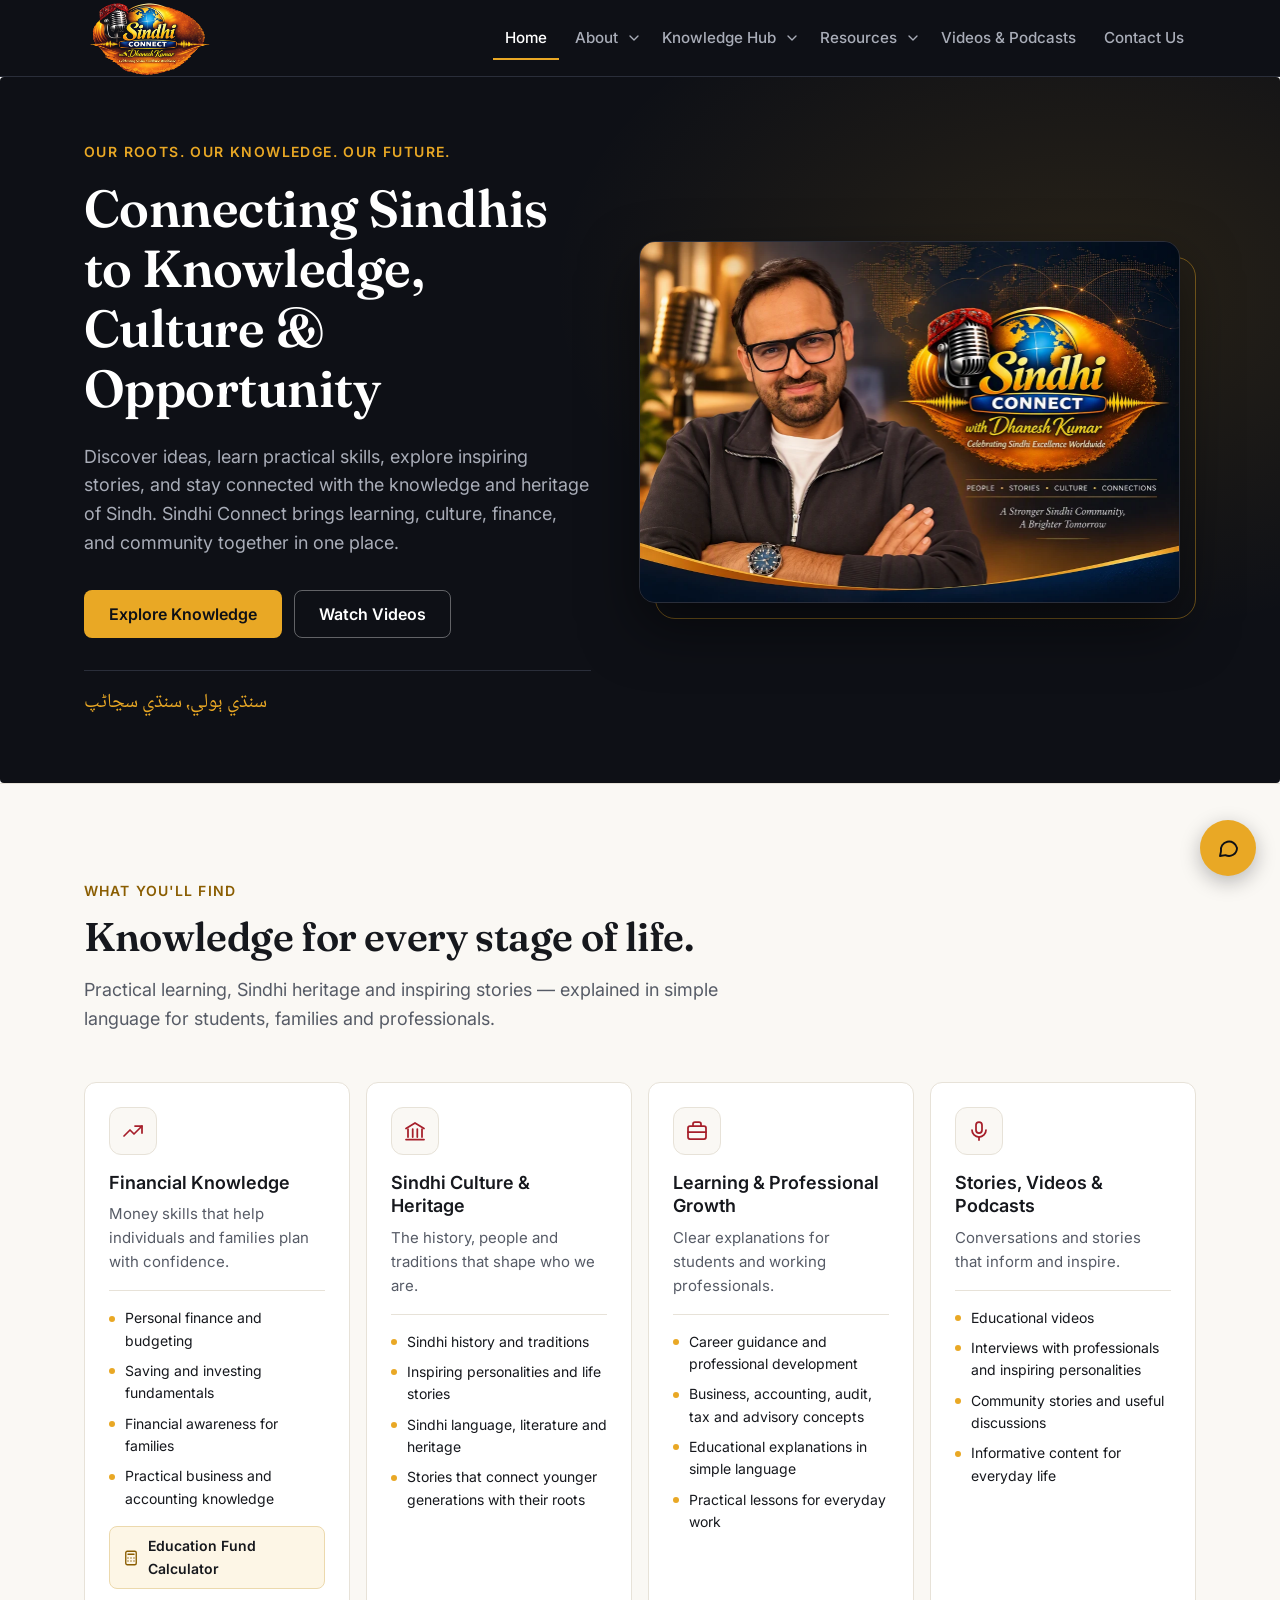
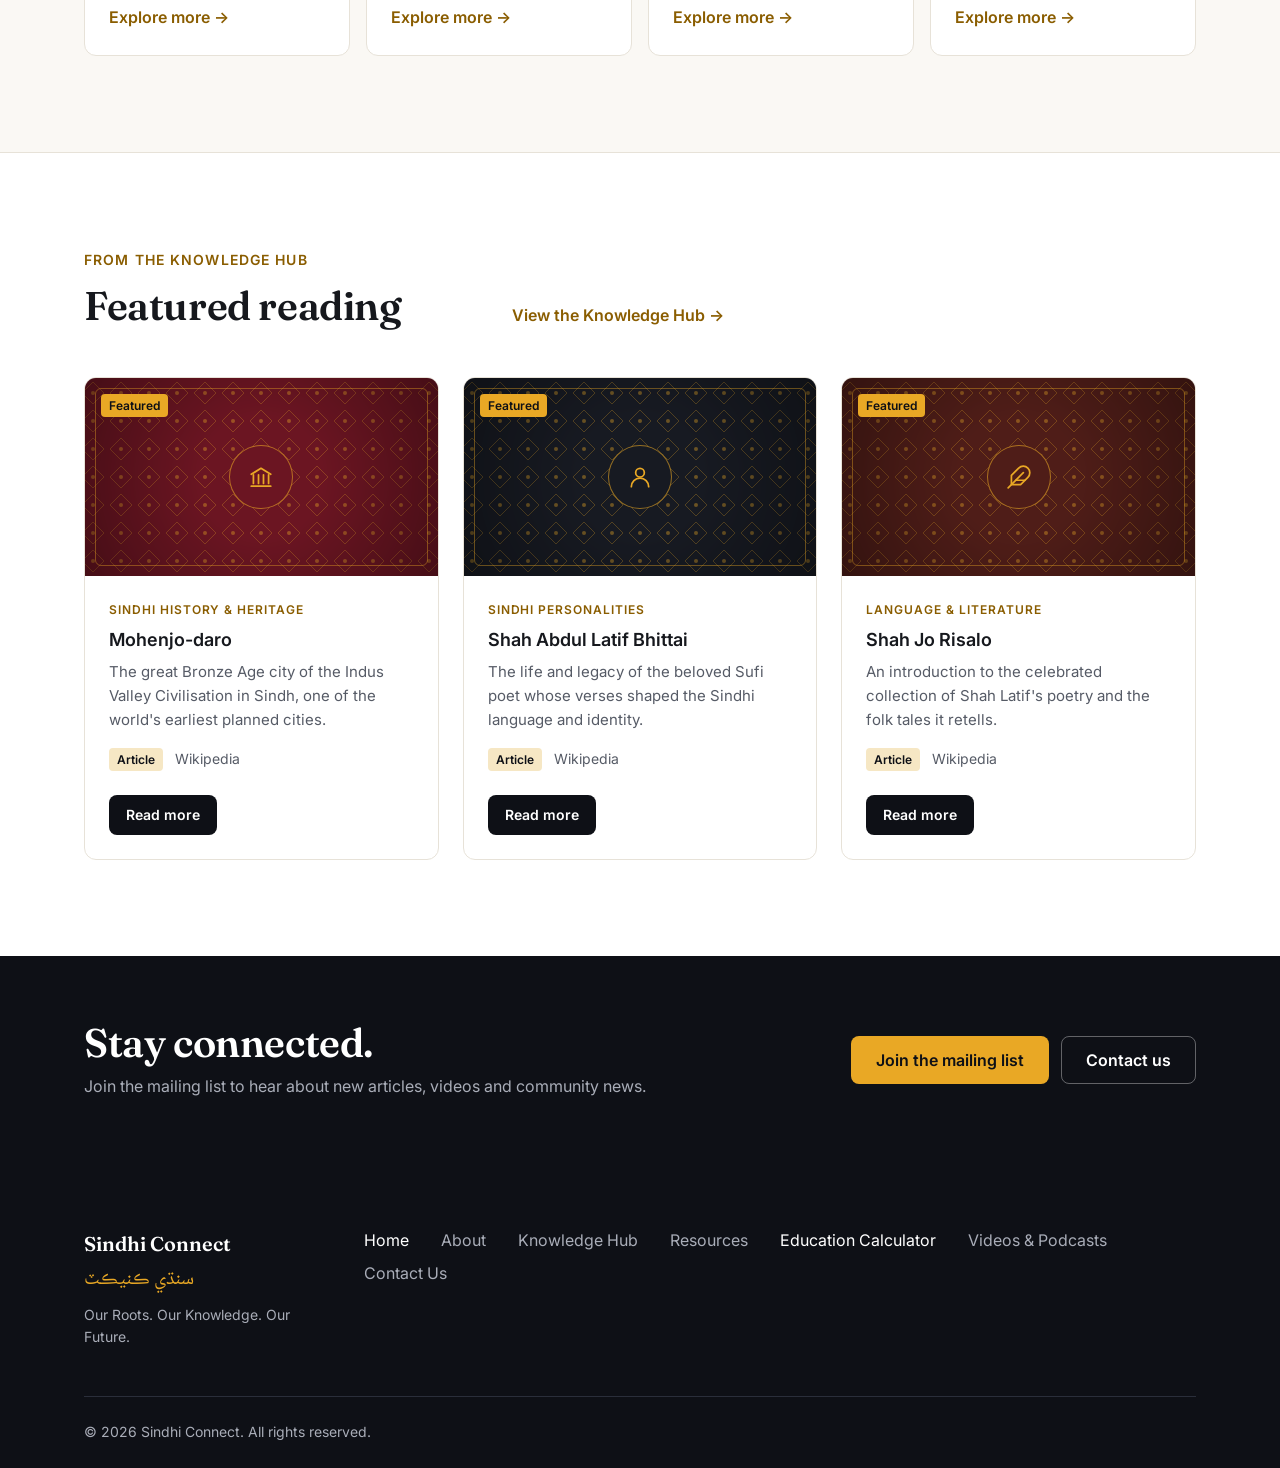
==== commit a0fe93c6: "Redesign site: new hero, dropdown navigation and page structure - Hero shows the original host banne" ====
--- a/frontend/index.html
+++ b/frontend/index.html
@@ -3,7 +3,7 @@
 <head>
   <meta charset="UTF-8">
   <meta name="viewport" content="width=device-width, initial-scale=1.0">
-  <meta name="description" content="Sindhi Connect — learn the Sindhi language, explore culture, and connect with the Sindhi community worldwide.">
+  <meta name="description" content="Sindhi Connect — connecting Sindhis to knowledge, culture and opportunity: finance, professional learning, Sindhi heritage, inspiring stories, videos and podcasts.">
   <meta name="theme-color" content="#0E1016">
   <title>Sindhi Connect</title>
   <link rel="icon" type="image/png" href="assets/favicon.png">
@@ -11,8 +11,8 @@
   <!-- Link previews (WhatsApp, Facebook, X). Add og:image / og:url once the domain is live -->
   <meta property="og:type" content="website">
   <meta property="og:site_name" content="Sindhi Connect">
-  <meta property="og:title" content="Sindhi Connect — Celebrating Sindhi Excellence Worldwide">
-  <meta property="og:description" content="Discover Sindhi language, culture, history and knowledge, and connect with Sindhis around the world.">
+  <meta property="og:title" content="Sindhi Connect — Connecting Sindhis to Knowledge, Culture &amp; Opportunity">
+  <meta property="og:description" content="Discover ideas, learn practical skills, explore inspiring stories and stay connected with the knowledge and heritage of Sindh.">
   <meta name="twitter:card" content="summary_large_image">
   <link rel="preconnect" href="https://fonts.googleapis.com">
   <link rel="preconnect" href="https://fonts.gstatic.com" crossorigin>
@@ -22,7 +22,7 @@
 <body>
   <a href="#main" class="skip-link">Skip to content</a>
 
-  <!-- 1. Header -->
+  <!-- Header -->
   <header class="site-header">
     <div class="container header-inner">
       <a href="#home" class="logo" aria-label="Sindhi Connect home">
@@ -35,108 +35,226 @@
         <span class="sr-only">Menu</span>
       </label>
 
+      <!-- Each dropdown: the label goes to the page, the arrow button opens the menu -->
       <nav class="site-nav" aria-label="Main">
-        <ul>
-          <li><a href="#about">About</a></li>
-          <li><a href="#knowledge-hub">Knowledge Hub</a></li>
-          <li><a href="education-calculator.html">Education Calculator</a></li>
-          <li><a href="#videos">Videos</a></li>
-          <li><a href="#contact">Contact</a></li>
-          <li><a href="#join" class="btn btn-primary btn-sm">Join free</a></li>
+        <ul class="nav-list">
+          <li><a href="#home" class="nav-link">Home</a></li>
+
+          <li class="has-menu">
+            <a href="#about" class="nav-link">About</a>
+            <button type="button" class="submenu-toggle" aria-expanded="false" aria-controls="menu-about">
+              <span class="sr-only">Show About menu</span>
+              <svg viewBox="0 0 24 24" aria-hidden="true"><path d="m6 9 6 6 6-6"/></svg>
+            </button>
+            <ul class="submenu" id="menu-about">
+              <li><a href="#my-story"><span class="submenu-icon" aria-hidden="true"><svg viewBox="0 0 24 24"><circle cx="12" cy="8" r="4"/><path d="M4 21a8 8 0 0 1 16 0"/></svg></span>My Story</a></li>
+              <li><a href="#about"><span class="submenu-icon" aria-hidden="true"><svg viewBox="0 0 24 24"><circle cx="12" cy="12" r="9"/><path d="M12 11v5"/><path d="M12 8h.01"/></svg></span>About Sindhi Connect</a></li>
+              <li><a href="#mission"><span class="submenu-icon" aria-hidden="true"><svg viewBox="0 0 24 24"><circle cx="12" cy="12" r="9"/><circle cx="12" cy="12" r="5"/><circle cx="12" cy="12" r="1"/></svg></span>Our Mission &amp; Vision</a></li>
+              <li><a href="#contact"><span class="submenu-icon" aria-hidden="true"><svg viewBox="0 0 24 24"><rect x="3" y="5" width="18" height="14" rx="2"/><path d="m3 7 9 6 9-6"/></svg></span>Contact</a></li>
+            </ul>
+          </li>
+
+          <li class="has-menu">
+            <a href="#knowledge-hub" class="nav-link">Knowledge Hub</a>
+            <button type="button" class="submenu-toggle" aria-expanded="false" aria-controls="menu-knowledge">
+              <span class="sr-only">Show Knowledge Hub menu</span>
+              <svg viewBox="0 0 24 24" aria-hidden="true"><path d="m6 9 6 6 6-6"/></svg>
+            </button>
+            <ul class="submenu" id="menu-knowledge">
+              <li><a href="education-calculator.html"><span class="submenu-icon" aria-hidden="true"><svg viewBox="0 0 24 24"><rect x="5" y="3" width="14" height="18" rx="2"/><path d="M8 7h8"/><path d="M8 12h.01M12 12h.01M16 12h.01M8 16h.01M12 16h.01M16 16h.01"/></svg></span>Education Fund Calculator</a></li>
+              <li><a href="#topic-finance"><span class="submenu-icon" aria-hidden="true"><svg viewBox="0 0 24 24"><path d="M3 17l6-6 4 4 8-8"/><path d="M14 7h7v7"/></svg></span>Finance &amp; Money Matters</a></li>
+              <li><a href="#topic-business"><span class="submenu-icon" aria-hidden="true"><svg viewBox="0 0 24 24"><rect x="3" y="7" width="18" height="13" rx="2"/><path d="M8 7V5a2 2 0 0 1 2-2h4a2 2 0 0 1 2 2v2"/><path d="M3 13h18"/></svg></span>Business &amp; Professional Knowledge</a></li>
+              <li><a href="#topic-literature"><span class="submenu-icon" aria-hidden="true"><svg viewBox="0 0 24 24"><path d="M20.2 3.8a6 6 0 0 0-8.5 0L5 10.5V19h8.5l6.7-6.7a6 6 0 0 0 0-8.5Z"/><path d="M16 8 2 22"/><path d="M17.5 15H9"/></svg></span>Language &amp; Literature</a></li>
+              <li><a href="#topic-development"><span class="submenu-icon" aria-hidden="true"><svg viewBox="0 0 24 24"><path d="M12 21v-9"/><path d="M12 12c0-4 3-7 8-7 0 4-3 7-8 7Z"/><path d="M12 14c0-3-2.5-5.5-7-5.5 0 3 2.5 5.5 7 5.5Z"/></svg></span>Personal Development</a></li>
+            </ul>
+          </li>
+
+          <li class="has-menu">
+            <a href="#resources" class="nav-link">Resources</a>
+            <button type="button" class="submenu-toggle" aria-expanded="false" aria-controls="menu-resources">
+              <span class="sr-only">Show Resources menu</span>
+              <svg viewBox="0 0 24 24" aria-hidden="true"><path d="m6 9 6 6 6-6"/></svg>
+            </button>
+            <ul class="submenu" id="menu-resources">
+              <li><a href="#articles"><span class="submenu-icon" aria-hidden="true"><svg viewBox="0 0 24 24"><path d="M14 3H6a2 2 0 0 0-2 2v14a2 2 0 0 0 2 2h12a2 2 0 0 0 2-2V9Z"/><path d="M14 3v6h6"/><path d="M8 13h8M8 17h5"/></svg></span>Educational Articles</a></li>
+              <li><a href="#books"><span class="submenu-icon" aria-hidden="true"><svg viewBox="0 0 24 24"><path d="M12 6.5C10 5 7 4.5 3.5 5v13c3.5-.5 6.5 0 8.5 1.5 2-1.5 5-2 8.5-1.5V5C17 4.5 14 5 12 6.5Z"/><path d="M12 6.5v13"/></svg></span>Knowledge Books</a></li>
+              <li><a href="#downloads"><span class="submenu-icon" aria-hidden="true"><svg viewBox="0 0 24 24"><path d="M12 4v11"/><path d="m7 10 5 5 5-5"/><path d="M5 20h14"/></svg></span>Downloadable Resources</a></li>
+            </ul>
+          </li>
+
+          <li><a href="#videos" class="nav-link">Videos &amp; Podcasts</a></li>
+          <li><a href="#join" class="nav-link">Contact Us</a></li>
         </ul>
       </nav>
     </div>
   </header>
 
   <main id="main">
-    <!-- 2. Hero -->
+    <!-- ===================== HOME ===================== -->
     <section id="home" class="hero" data-page="home">
       <div class="container hero-inner">
         <div class="hero-text">
+          <p class="hero-tagline">Our Roots. Our Knowledge. Our Future.</p>
+          <h1>Connecting Sindhis to Knowledge, Culture &amp; Opportunity</h1>
+          <p class="hero-sub">Discover ideas, learn practical skills, explore inspiring stories, and stay connected with the knowledge and heritage of Sindh. Sindhi Connect brings learning, culture, finance, and community together in one place.</p>
+          <div class="hero-actions">
+            <a href="#knowledge-hub" class="btn btn-primary">Explore Knowledge</a>
+            <a href="#videos" class="btn btn-ghost">Watch Videos</a>
+          </div>
           <p class="hero-script" lang="sd" dir="rtl">سنڌي ٻولي، سنڌي سڃاڻپ</p>
-          <h1>Keep the Sindhi language and culture alive, together.</h1>
-          <p class="hero-sub">Learn Sindhi, discover our heritage, and connect with Sindhis around the world — all in one place.</p>
-          <div class="hero-actions">
-            <a href="#knowledge-hub" class="btn btn-primary">Explore Knowledge Hub</a>
-            <a href="#about" class="btn btn-ghost">About the project</a>
-          </div>
-        </div>
-        <div class="hero-art">
-          <img src="assets/logo.jpg" alt="Sindhi Connect with Dhanesh Kumar — Celebrating Sindhi Excellence Worldwide" class="hero-logo" width="1024" height="1024">
-        </div>
-      </div>
-
-      <div class="container">
-        <dl class="stats">
-          <div class="stat">
-            <dt>Letters in the alphabet</dt>
-            <dd>52</dd>
-          </div>
-          <div class="stat">
-            <dt>Scripts supported</dt>
-            <dd>2</dd>
-          </div>
-          <div class="stat">
-            <dt>Knowledge categories</dt>
-            <dd>6</dd>
-          </div>
-          <div class="stat">
-            <dt>Cost to join</dt>
-            <dd>Free</dd>
-          </div>
-        </dl>
-      </div>
-    </section>
-
-    <!-- 3. About -->
+        </div>
+        <!-- Original banner, shown uncropped: host photo + Sindhi Connect logo -->
+        <figure class="hero-photo">
+          <img src="assets/dhanesh-kumar.webp" alt="Dhanesh Kumar, host of Sindhi Connect, with the Sindhi Connect logo" width="1080" height="720" fetchpriority="high">
+        </figure>
+      </div>
+    </section>
+
+    <section id="explore" class="section section-paper" data-page="home" aria-labelledby="explore-title">
+      <div class="container">
+        <header class="section-head">
+          <p class="eyebrow">What you'll find</p>
+          <h2 id="explore-title">Knowledge for every stage of life.</h2>
+          <p class="lead">Practical learning, Sindhi heritage and inspiring stories — explained in simple language for students, families and professionals.</p>
+        </header>
+        <ul class="explore-grid">
+          <li class="explore-card" data-reveal>
+            <span class="feature-icon" aria-hidden="true"><svg viewBox="0 0 24 24"><path d="M3 17l6-6 4 4 8-8"/><path d="M14 7h7v7"/></svg></span>
+            <h3>Financial Knowledge</h3>
+            <p>Money skills that help individuals and families plan with confidence.</p>
+            <ul class="explore-points">
+              <li>Personal finance and budgeting</li>
+              <li>Saving and investing fundamentals</li>
+              <li>Financial awareness for families</li>
+              <li>Practical business and accounting knowledge</li>
+            </ul>
+            <a href="education-calculator.html" class="explore-tool">
+              <svg viewBox="0 0 24 24" aria-hidden="true"><rect x="5" y="3" width="14" height="18" rx="2"/><path d="M8 7h8"/><path d="M8 12h.01M12 12h.01M16 12h.01M8 16h.01M12 16h.01M16 16h.01"/></svg>
+              Education Fund Calculator
+            </a>
+            <a href="#topic-finance" class="text-link">Explore more <span aria-hidden="true">→</span></a>
+          </li>
+          <li class="explore-card" data-reveal>
+            <span class="feature-icon" aria-hidden="true"><svg viewBox="0 0 24 24"><path d="M3 9.5 12 4l9 5.5"/><path d="M5 10v8M9.7 10v8M14.3 10v8M19 10v8"/><path d="M3 20.5h18"/></svg></span>
+            <h3>Sindhi Culture &amp; Heritage</h3>
+            <p>The history, people and traditions that shape who we are.</p>
+            <ul class="explore-points">
+              <li>Sindhi history and traditions</li>
+              <li>Inspiring personalities and life stories</li>
+              <li>Sindhi language, literature and heritage</li>
+              <li>Stories that connect younger generations with their roots</li>
+            </ul>
+            <a href="#topic-history" class="text-link">Explore more <span aria-hidden="true">→</span></a>
+          </li>
+          <li class="explore-card" data-reveal>
+            <span class="feature-icon" aria-hidden="true"><svg viewBox="0 0 24 24"><rect x="3" y="7" width="18" height="13" rx="2"/><path d="M8 7V5a2 2 0 0 1 2-2h4a2 2 0 0 1 2 2v2"/><path d="M3 13h18"/></svg></span>
+            <h3>Learning &amp; Professional Growth</h3>
+            <p>Clear explanations for students and working professionals.</p>
+            <ul class="explore-points">
+              <li>Career guidance and professional development</li>
+              <li>Business, accounting, audit, tax and advisory concepts</li>
+              <li>Educational explanations in simple language</li>
+              <li>Practical lessons for everyday work</li>
+            </ul>
+            <a href="#topic-business" class="text-link">Explore more <span aria-hidden="true">→</span></a>
+          </li>
+          <li class="explore-card" data-reveal>
+            <span class="feature-icon" aria-hidden="true"><svg viewBox="0 0 24 24"><rect x="9" y="3" width="6" height="11" rx="3"/><path d="M5 11a7 7 0 0 0 14 0"/><path d="M12 18v3"/></svg></span>
+            <h3>Stories, Videos &amp; Podcasts</h3>
+            <p>Conversations and stories that inform and inspire.</p>
+            <ul class="explore-points">
+              <li>Educational videos</li>
+              <li>Interviews with professionals and inspiring personalities</li>
+              <li>Community stories and useful discussions</li>
+              <li>Informative content for everyday life</li>
+            </ul>
+            <a href="#videos" class="text-link">Explore more <span aria-hidden="true">→</span></a>
+          </li>
+        </ul>
+      </div>
+    </section>
+
+    <section id="home-featured" class="section" data-page="home" aria-labelledby="home-featured-title">
+      <div class="container">
+        <header class="section-head section-head-split">
+          <div>
+            <p class="eyebrow">From the Knowledge Hub</p>
+            <h2 id="home-featured-title">Featured reading</h2>
+          </div>
+          <a href="#knowledge-hub" class="text-link">View the Knowledge Hub <span aria-hidden="true">→</span></a>
+        </header>
+        <div data-kh-list="featured" data-limit="3">
+          <ul class="kh-grid"></ul>
+        </div>
+      </div>
+    </section>
+
+    <section class="cta-band" data-page="home" aria-labelledby="cta-title">
+      <div class="container cta-inner">
+        <div>
+          <h2 id="cta-title">Stay connected.</h2>
+          <p>Join the mailing list to hear about new articles, videos and community news.</p>
+        </div>
+        <div class="cta-actions">
+          <a href="#join" class="btn btn-primary">Join the mailing list</a>
+          <a href="#contact" class="btn btn-ghost">Contact us</a>
+        </div>
+      </div>
+    </section>
+
+    <!-- ===================== ABOUT ===================== -->
     <section id="about" class="section" data-page="about">
       <div class="container about">
         <div class="about-intro">
-          <p class="eyebrow">About</p>
-          <h2>A home for Sindhis, wherever they are.</h2>
-          <p class="lead">From Sindh to the global diaspora, Sindhi Connect brings our language, stories, and people together on one platform.</p>
-        </div>
-        <ul class="features">
-          <li class="feature">
-            <span class="feature-icon" aria-hidden="true">
-              <svg viewBox="0 0 24 24"><path d="M4 5a2 2 0 0 1 2-2h13v16H6a2 2 0 0 0-2 2V5Z"/><path d="M4 19a2 2 0 0 1 2-2h13"/></svg>
-            </span>
-            <div>
-              <h3>Language</h3>
-              <p>Read, write, and speak Sindhi in both Arabic and Devanagari scripts, at your own pace.</p>
-            </div>
-          </li>
-          <li class="feature">
-            <span class="feature-icon" aria-hidden="true">
-              <svg viewBox="0 0 24 24"><path d="M9 18V5l12-2v13"/><circle cx="6" cy="18" r="3"/><circle cx="18" cy="16" r="3"/></svg>
-            </span>
-            <div>
-              <h3>Culture</h3>
-              <p>Explore Sufi poetry, music, festivals, food, and the traditions that make us who we are.</p>
-            </div>
-          </li>
-          <li class="feature">
-            <span class="feature-icon" aria-hidden="true">
-              <svg viewBox="0 0 24 24"><circle cx="12" cy="12" r="9"/><path d="M3 12h18"/><path d="M12 3a14 14 0 0 1 0 18a14 14 0 0 1 0-18Z"/></svg>
-            </span>
-            <div>
-              <h3>Community</h3>
-              <p>Meet Sindhis near you and across the world. Share stories, events, and opportunities.</p>
-            </div>
-          </li>
-        </ul>
-      </div>
-    </section>
-
-    <!-- Founder: meet the person behind Sindhi Connect -->
-    <section id="founder" class="section founder" data-page="about">
+          <p class="eyebrow">About Sindhi Connect</p>
+          <h2>Welcome to Sindhi Connect.</h2>
+          <p class="lead">A platform created to share knowledge, celebrate Sindhi heritage, and make useful information accessible to everyone.</p>
+          <p class="about-text">Through educational content, professional insights, cultural stories, videos, and conversations with inspiring people, our goal is to connect communities, encourage learning, and help the next generation stay connected with its roots while preparing for the future.</p>
+        </div>
+        <div>
+          <h3 class="about-why">Why Sindhi Connect?</h3>
+          <ul class="features">
+            <li class="feature">
+              <span class="feature-icon" aria-hidden="true">
+                <svg viewBox="0 0 24 24"><path d="M4 5a2 2 0 0 1 2-2h13v16H6a2 2 0 0 0-2 2V5Z"/><path d="M4 19a2 2 0 0 1 2-2h13"/></svg>
+              </span>
+              <div>
+                <h3>Knowledge made simple</h3>
+                <p>Practical information on finance, business and everyday life, explained in plain language.</p>
+              </div>
+            </li>
+            <li class="feature">
+              <span class="feature-icon" aria-hidden="true">
+                <svg viewBox="0 0 24 24"><path d="M9 18V5l12-2v13"/><circle cx="6" cy="18" r="3"/><circle cx="18" cy="16" r="3"/></svg>
+              </span>
+              <div>
+                <h3>Heritage kept alive</h3>
+                <p>Sindhi history, language, literature, traditions and the stories of inspiring personalities.</p>
+              </div>
+            </li>
+            <li class="feature">
+              <span class="feature-icon" aria-hidden="true">
+                <svg viewBox="0 0 24 24"><circle cx="12" cy="12" r="9"/><path d="M3 12h18"/><path d="M12 3a14 14 0 0 1 0 18a14 14 0 0 1 0-18Z"/></svg>
+              </span>
+              <div>
+                <h3>Community connected</h3>
+                <p>Bringing Sindhis together across generations and around the world.</p>
+              </div>
+            </li>
+          </ul>
+        </div>
+      </div>
+    </section>
+
+    <!-- My Story: the person behind Sindhi Connect -->
+    <section id="my-story" class="section founder" data-page="about">
       <div class="container founder-inner">
         <figure class="founder-photo" data-reveal>
           <img src="assets/dhanesh-kumar.webp" alt="Dhanesh Kumar, founder of Sindhi Connect" width="1080" height="720" loading="lazy">
         </figure>
 
         <div class="founder-text" data-reveal>
-          <p class="eyebrow">Meet the person behind Sindhi Connect</p>
+          <p class="eyebrow">My Story</p>
           <h2>Connecting People. Sharing Knowledge. Celebrating Sindhi Identity.</h2>
 
           <div class="founder-id">
@@ -178,7 +296,38 @@
       </div>
     </section>
 
-    <!-- 4. Knowledge Hub (cards are built by app.js from resources.js) -->
+    <section id="mission" class="section section-paper" data-page="about" aria-labelledby="mission-title">
+      <div class="container">
+        <header class="section-head">
+          <p class="eyebrow">Mission &amp; Vision</p>
+          <h2 id="mission-title">Why we do this.</h2>
+        </header>
+        <div class="mv-grid">
+          <article class="mv-card" data-reveal>
+            <span class="feature-icon" aria-hidden="true"><svg viewBox="0 0 24 24"><circle cx="12" cy="12" r="9"/><circle cx="12" cy="12" r="5"/><circle cx="12" cy="12" r="1"/></svg></span>
+            <h3>Our Mission</h3>
+            <p>To make useful knowledge simple and accessible — from personal finance and professional skills to Sindhi history, literature and culture — and to share it openly with everyone.</p>
+          </article>
+          <article class="mv-card" data-reveal>
+            <span class="feature-icon" aria-hidden="true"><svg viewBox="0 0 24 24"><path d="M2 12s3.5-7 10-7 10 7 10 7-3.5 7-10 7S2 12 2 12Z"/><circle cx="12" cy="12" r="3"/></svg></span>
+            <h3>Our Vision</h3>
+            <p>A connected Sindhi community where every generation stays close to its roots, learns with confidence, and builds a brighter future together.</p>
+          </article>
+        </div>
+
+        <h3 class="discover-title">What visitors can discover</h3>
+        <ul class="discover-grid">
+          <li><span class="feature-icon" aria-hidden="true"><svg viewBox="0 0 24 24"><path d="M3 17l6-6 4 4 8-8"/><path d="M14 7h7v7"/></svg></span>Financial knowledge for individuals and families</li>
+          <li><span class="feature-icon" aria-hidden="true"><svg viewBox="0 0 24 24"><rect x="3" y="7" width="18" height="13" rx="2"/><path d="M8 7V5a2 2 0 0 1 2-2h4a2 2 0 0 1 2 2v2"/><path d="M3 13h18"/></svg></span>Business and professional learning</li>
+          <li><span class="feature-icon" aria-hidden="true"><svg viewBox="0 0 24 24"><path d="M3 9.5 12 4l9 5.5"/><path d="M5 10v8M9.7 10v8M14.3 10v8M19 10v8"/><path d="M3 20.5h18"/></svg></span>Sindhi history and heritage</li>
+          <li><span class="feature-icon" aria-hidden="true"><svg viewBox="0 0 24 24"><path d="M20.2 3.8a6 6 0 0 0-8.5 0L5 10.5V19h8.5l6.7-6.7a6 6 0 0 0 0-8.5Z"/><path d="M16 8 2 22"/><path d="M17.5 15H9"/></svg></span>Language, literature and poetry</li>
+          <li><span class="feature-icon" aria-hidden="true"><svg viewBox="0 0 24 24"><circle cx="12" cy="8" r="4"/><path d="M4 21a8 8 0 0 1 16 0"/></svg></span>Inspiring personalities and life stories</li>
+          <li><span class="feature-icon" aria-hidden="true"><svg viewBox="0 0 24 24"><circle cx="12" cy="12" r="9"/><path d="m10 8.5 5.5 3.5-5.5 3.5Z"/></svg></span>Videos, podcasts and conversations</li>
+        </ul>
+      </div>
+    </section>
+
+    <!-- ===================== KNOWLEDGE HUB (built by app.js from resources.js) ===================== -->
     <section id="knowledge-hub" class="section section-paper knowledge" data-page="knowledge-hub" aria-labelledby="kh-title">
       <div class="container">
         <header class="section-head kh-head" data-reveal>
@@ -189,7 +338,21 @@
           <p class="kh-pillars">Explore <span aria-hidden="true">•</span> Learn <span aria-hidden="true">•</span> Discover <span aria-hidden="true">•</span> Preserve</p>
         </header>
 
-        <ul class="kh-cats" aria-label="Browse by category" data-reveal></ul>
+        <!-- Planning tool (separate page: education-calculator.html) -->
+        <a href="education-calculator.html" class="tool-banner">
+          <span class="feature-icon" aria-hidden="true"><svg viewBox="0 0 24 24"><rect x="5" y="3" width="14" height="18" rx="2"/><path d="M8 7h8"/><path d="M8 12h.01M12 12h.01M16 12h.01M8 16h.01M12 16h.01M16 16h.01"/></svg></span>
+          <span class="tool-banner-text">
+            <span class="tool-banner-label">Free planning tool</span>
+            <span class="tool-banner-title">Children's Future Education Fund Calculator</span>
+            <span class="tool-banner-desc">Estimate future university costs for up to four children and how much to save each month. Excel version included.</span>
+          </span>
+          <span class="tool-banner-cta">Open calculator <span aria-hidden="true">→</span></span>
+        </a>
+
+        <div class="kh-spotlight"></div>
+
+        <h3 class="kh-subtitle">Browse by topic</h3>
+        <ul class="kh-cats" aria-label="Browse by topic" data-reveal></ul>
 
         <div class="kh-library" id="kh-library">
           <div class="kh-library-head">
@@ -213,7 +376,7 @@
             </div>
           </div>
 
-          <div class="kh-chips" role="group" aria-label="Filter by category"></div>
+          <div class="kh-chips" role="group" aria-label="Filter by topic"></div>
 
           <ul class="kh-grid"></ul>
           <div class="kh-empty" hidden></div>
@@ -222,58 +385,128 @@
       </div>
     </section>
 
-    <!-- 5. Download Videos -->
-    <section id="videos" class="section" data-page="videos">
-      <div class="container">
-        <header class="section-head section-head-row">
-          <div>
-            <p class="eyebrow">Videos</p>
-            <h2>Watch online, or download to learn offline.</h2>
-          </div>
-        </header>
-        <div class="videos">
-          <article class="video">
-            <div class="video-thumb" aria-hidden="true">
-              <span class="play"><svg viewBox="0 0 24 24"><path d="M8 5v14l11-7z"/></svg></span>
-              <span class="duration">10:24</span>
-            </div>
-            <div class="video-body">
-              <h3>Sindhi Alphabet in 10 Minutes</h3>
-              <p class="video-meta">MP4 · 85 MB</p>
-              <a href="#videos" class="btn btn-secondary btn-sm">Download</a>
-            </div>
-          </article>
-          <article class="video">
-            <div class="video-thumb" aria-hidden="true">
-              <span class="play"><svg viewBox="0 0 24 24"><path d="M8 5v14l11-7z"/></svg></span>
-              <span class="duration">14:02</span>
-            </div>
-            <div class="video-body">
-              <h3>Common Greetings &amp; Phrases</h3>
-              <p class="video-meta">MP4 · 110 MB</p>
-              <a href="#videos" class="btn btn-secondary btn-sm">Download</a>
-            </div>
-          </article>
-          <article class="video">
-            <div class="video-thumb" aria-hidden="true">
-              <span class="play"><svg viewBox="0 0 24 24"><path d="M8 5v14l11-7z"/></svg></span>
-              <span class="duration">22:47</span>
-            </div>
-            <div class="video-body">
-              <h3>Shah Jo Risalo: An Introduction</h3>
-              <p class="video-meta">MP4 · 190 MB</p>
-              <a href="#videos" class="btn btn-secondary btn-sm">Download</a>
-            </div>
-          </article>
-        </div>
-      </div>
-    </section>
-
-    <!-- 7. Forms -->
+    <!-- ===================== RESOURCES (lists are filled from resources.js) ===================== -->
+    <section id="resources" class="section" data-page="resources" aria-labelledby="res-title">
+      <div class="container">
+        <header class="section-head">
+          <p class="eyebrow">Resources</p>
+          <h2 id="res-title">Articles, books, downloads and media in one library.</h2>
+          <p class="lead">Browse by format. New resources are added regularly — everything here is free to read.</p>
+        </header>
+
+        <ul class="res-tiles">
+          <li><a href="#articles" class="res-tile"><span class="feature-icon" aria-hidden="true"><svg viewBox="0 0 24 24"><path d="M14 3H6a2 2 0 0 0-2 2v14a2 2 0 0 0 2 2h12a2 2 0 0 0 2-2V9Z"/><path d="M14 3v6h6"/><path d="M8 13h8M8 17h5"/></svg></span><span class="res-tile-name">Educational Articles</span><span class="res-tile-count" data-kh-count="articles"></span></a></li>
+          <li><a href="#books" class="res-tile"><span class="feature-icon" aria-hidden="true"><svg viewBox="0 0 24 24"><path d="M12 6.5C10 5 7 4.5 3.5 5v13c3.5-.5 6.5 0 8.5 1.5 2-1.5 5-2 8.5-1.5V5C17 4.5 14 5 12 6.5Z"/><path d="M12 6.5v13"/></svg></span><span class="res-tile-name">Knowledge Books</span><span class="res-tile-count" data-kh-count="books"></span></a></li>
+          <li><a href="#downloads" class="res-tile"><span class="feature-icon" aria-hidden="true"><svg viewBox="0 0 24 24"><path d="M12 4v11"/><path d="m7 10 5 5 5-5"/><path d="M5 20h14"/></svg></span><span class="res-tile-name">Downloadable Resources</span><span class="res-tile-count" data-kh-count="downloads"></span></a></li>
+        </ul>
+
+        <div class="res-block" id="articles" data-kh-list="articles">
+          <h3>Educational Articles</h3>
+          <p class="res-block-sub">Clear, reliable reading on history, heritage, personalities and more.</p>
+          <ul class="kh-grid"></ul>
+          <div class="kh-empty" hidden>
+            <span class="kh-emblem" aria-hidden="true"><svg viewBox="0 0 24 24"><path d="M14 3H6a2 2 0 0 0-2 2v14a2 2 0 0 0 2 2h12a2 2 0 0 0 2-2V9Z"/><path d="M14 3v6h6"/><path d="M8 13h8M8 17h5"/></svg></span>
+            <h4>New articles are coming soon.</h4>
+            <p>We are preparing easy-to-read articles on finance, careers and Sindhi heritage.</p>
+          </div>
+        </div>
+
+        <div class="res-block" id="books" data-kh-list="books">
+          <h3>Knowledge Books</h3>
+          <p class="res-block-sub">Books and long reads worth your time.</p>
+          <ul class="kh-grid"></ul>
+          <div class="kh-empty" hidden>
+            <span class="kh-emblem" aria-hidden="true"><svg viewBox="0 0 24 24"><path d="M12 6.5C10 5 7 4.5 3.5 5v13c3.5-.5 6.5 0 8.5 1.5 2-1.5 5-2 8.5-1.5V5C17 4.5 14 5 12 6.5Z"/><path d="M12 6.5v13"/></svg></span>
+            <h4>Our reading list is coming soon.</h4>
+            <p>We are building a collection of useful books and PDFs. Have one to recommend?</p>
+            <a href="#contact" class="text-link">Suggest a book <span aria-hidden="true">→</span></a>
+          </div>
+        </div>
+
+        <div class="res-block" id="downloads" data-kh-list="downloads">
+          <h3>Downloadable Resources</h3>
+          <p class="res-block-sub">Guides and PDFs you can save and read offline.</p>
+          <ul class="kh-grid"></ul>
+          <div class="kh-empty" hidden>
+            <span class="kh-emblem" aria-hidden="true"><svg viewBox="0 0 24 24"><path d="M12 4v11"/><path d="m7 10 5 5 5-5"/><path d="M5 20h14"/></svg></span>
+            <h4>Downloadable guides are coming soon.</h4>
+            <p>Join the mailing list and we'll let you know when the first guides are ready.</p>
+            <a href="#join" class="text-link">Join the mailing list <span aria-hidden="true">→</span></a>
+          </div>
+        </div>
+      </div>
+    </section>
+
+    <!-- ===================== VIDEOS & PODCASTS ===================== -->
+    <section id="videos" class="section section-paper" data-page="videos" aria-labelledby="videos-title">
+      <div class="container">
+        <header class="section-head">
+          <p class="eyebrow">Videos &amp; Podcasts</p>
+          <h2 id="videos-title">Conversations, stories and knowledge — to watch and listen.</h2>
+          <p class="lead">Interviews with inspiring people, simple explainers and stories from Sindhi heritage.</p>
+        </header>
+
+        <!-- Shown automatically once Video / Podcast resources are added to resources.js -->
+        <div class="videos-latest" data-kh-list="media">
+          <h3 class="kh-subtitle">Latest episodes</h3>
+          <ul class="kh-grid"></ul>
+        </div>
+
+        <h3 class="kh-subtitle">Coming soon</h3>
+        <ul class="kh-grid series-grid">
+          <li>
+            <article class="kh-card">
+              <div class="kh-cover" data-cat="personalities" aria-hidden="true">
+                <span class="kh-emblem"><svg viewBox="0 0 24 24"><rect x="9" y="3" width="6" height="11" rx="3"/><path d="M5 11a7 7 0 0 0 14 0"/><path d="M12 18v3"/></svg></span>
+                <span class="kh-featured">Upcoming</span>
+              </div>
+              <div class="kh-card-body">
+                <p class="kh-card-cat">Podcast &amp; Video series</p>
+                <h4 class="kh-card-title">Conversations</h4>
+                <p class="kh-card-desc">Interviews with professionals and inspiring personalities about their journeys, work and ideas.</p>
+              </div>
+            </article>
+          </li>
+          <li>
+            <article class="kh-card">
+              <div class="kh-cover" data-cat="finance" aria-hidden="true">
+                <span class="kh-emblem"><svg viewBox="0 0 24 24"><path d="M9 18h6"/><path d="M10 21h4"/><path d="M12 3a6 6 0 0 0-3.5 10.9c.6.5 1 1.2 1 2.1h5c0-.9.4-1.6 1-2.1A6 6 0 0 0 12 3Z"/></svg></span>
+                <span class="kh-featured">Upcoming</span>
+              </div>
+              <div class="kh-card-body">
+                <p class="kh-card-cat">Video series</p>
+                <h4 class="kh-card-title">Knowledge in Simple Words</h4>
+                <p class="kh-card-desc">Short explainers on finance, business and everyday topics, in plain language.</p>
+              </div>
+            </article>
+          </li>
+          <li>
+            <article class="kh-card">
+              <div class="kh-cover" data-cat="history" aria-hidden="true">
+                <span class="kh-emblem"><svg viewBox="0 0 24 24"><path d="M3 9.5 12 4l9 5.5"/><path d="M5 10v8M9.7 10v8M14.3 10v8M19 10v8"/><path d="M3 20.5h18"/></svg></span>
+                <span class="kh-featured">Upcoming</span>
+              </div>
+              <div class="kh-card-body">
+                <p class="kh-card-cat">Video series</p>
+                <h4 class="kh-card-title">Sindhi Heritage Stories</h4>
+                <p class="kh-card-desc">History, culture and the personalities who shaped Sindh, told for every generation.</p>
+              </div>
+            </article>
+          </li>
+        </ul>
+
+        <div class="notify">
+          <p>Be the first to know when new episodes are released.</p>
+          <a href="#join" class="btn btn-secondary">Get notified</a>
+        </div>
+      </div>
+    </section>
+
+    <!-- ===================== CONTACT US ===================== -->
     <section id="join" class="section section-paper" data-page="join">
       <div class="container">
         <header class="section-head">
-          <p class="eyebrow">Get involved</p>
+          <p class="eyebrow">Contact Us</p>
           <h2>Join the community or say hello.</h2>
         </header>
         <div class="forms">
@@ -333,22 +566,23 @@
     </section>
   </main>
 
-  <!-- 8. Footer -->
+  <!-- Footer -->
   <footer class="site-footer">
     <div class="container footer-inner">
       <div class="footer-brand">
         <p class="footer-name">Sindhi Connect</p>
         <p class="footer-script" lang="sd" dir="rtl">سنڌي ڪنيڪٽ</p>
-        <p class="footer-tag">Celebrating Sindhi excellence worldwide.</p>
+        <p class="footer-tag">Our Roots. Our Knowledge. Our Future.</p>
       </div>
       <nav aria-label="Footer">
         <ul class="footer-links">
+          <li><a href="#home">Home</a></li>
           <li><a href="#about">About</a></li>
           <li><a href="#knowledge-hub">Knowledge Hub</a></li>
+          <li><a href="#resources">Resources</a></li>
           <li><a href="education-calculator.html">Education Calculator</a></li>
-          <li><a href="#videos">Videos</a></li>
-          <li><a href="#join">Join</a></li>
-          <li><a href="#contact">Contact</a></li>
+          <li><a href="#videos">Videos &amp; Podcasts</a></li>
+          <li><a href="#join">Contact Us</a></li>
         </ul>
       </nav>
     </div>
--- a/frontend/style.css
+++ b/frontend/style.css
@@ -154,26 +154,125 @@
 /* Crop the square logo's black padding down to the artwork */
 .logo-img { width: 132px; height: 74px; object-fit: cover; mix-blend-mode: lighten; }
 
-.site-nav ul {
+/* Navigation (desktop). The mobile panel is under "Tablet & mobile navigation". */
+.nav-list {
   display: flex;
   align-items: center;
-  gap: var(--s-6);
+  gap: var(--s-1);
   margin: 0;
   padding: 0;
   list-style: none;
 }
-.site-nav a:not(.btn) {
+.nav-list > li { position: relative; display: flex; align-items: center; }
+.nav-link {
+  display: inline-flex;
+  align-items: center;
+  min-height: 44px;
+  padding: 0 var(--s-3);
   color: var(--muted-dark);
+  font-size: .95rem;
   font-weight: 500;
-  font-size: .95rem;
   text-decoration: none;
+  white-space: nowrap;
   transition: color .15s;
 }
-.site-nav a:not(.btn):hover { color: var(--white); }
-
-/* current page in the menus */
-.site-nav a[aria-current="page"]:not(.btn) { color: var(--white); box-shadow: 0 2px 0 var(--gold); }
+.nav-link:hover { color: var(--white); }
+.nav-link[aria-current="page"] { color: var(--white); box-shadow: inset 0 -2px 0 var(--gold); }
 .footer-links a[aria-current="page"] { color: var(--white); }
+
+/* Dropdown arrow button */
+.submenu-toggle {
+  display: grid;
+  place-items: center;
+  width: 24px;
+  height: 44px;
+  margin-left: calc(var(--s-2) * -1);
+  padding: 0;
+  border: 0;
+  border-radius: var(--r-sm);
+  background: none;
+  color: var(--muted-dark);
+  cursor: pointer;
+  transition: color .15s;
+}
+.submenu-toggle:hover { color: var(--white); }
+.submenu-toggle svg {
+  width: 16px;
+  height: 16px;
+  fill: none;
+  stroke: currentColor;
+  stroke-width: 2;
+  stroke-linecap: round;
+  stroke-linejoin: round;
+  transition: transform .2s;
+}
+.has-menu.is-open .submenu-toggle svg { transform: rotate(180deg); }
+
+/* Dropdown panel */
+.submenu {
+  position: absolute;
+  top: calc(100% + 14px);
+  left: calc(var(--s-3) * -1);
+  z-index: 10;
+  min-width: 280px;
+  margin: 0;
+  padding: var(--s-2);
+  list-style: none;
+  background: var(--white);
+  border: 1px solid var(--line);
+  border-radius: var(--r-md);
+  box-shadow: 0 18px 44px rgba(14, 16, 22, .2);
+  opacity: 0;
+  visibility: hidden;
+  transform: translateY(6px);
+  /* a short delay before hiding gives the pointer time to reach the panel */
+  transition: opacity .18s, transform .18s, visibility 0s .25s;
+}
+/* invisible bridge across the gap, so moving the mouse down doesn't close the menu */
+.submenu::before { content: ""; position: absolute; left: 0; right: 0; top: -16px; height: 16px; }
+.has-menu.is-open > .submenu {
+  opacity: 1;
+  visibility: visible;
+  transform: none;
+  transition: opacity .18s, transform .18s;
+}
+@media (hover: hover) and (min-width: 1025px) {
+  .has-menu:hover > .submenu { opacity: 1; visibility: visible; transform: none; transition: opacity .18s, transform .18s; }
+  .has-menu:hover .submenu-toggle svg { transform: rotate(180deg); }
+}
+.submenu a {
+  display: flex;
+  align-items: center;
+  gap: var(--s-3);
+  padding: var(--s-2) var(--s-3);
+  border-radius: var(--r-sm);
+  color: var(--text);
+  font-size: .9375rem;
+  font-weight: 500;
+  text-decoration: none;
+  transition: background-color .15s;
+}
+.submenu a:hover,
+.submenu a[aria-current="page"] { background: var(--paper); }
+.submenu a:focus-visible { outline-offset: -2px; background: var(--paper); }
+.submenu-icon {
+  flex: none;
+  display: grid;
+  place-items: center;
+  width: 32px;
+  height: 32px;
+  border-radius: var(--r-sm);
+  background: #fdf6e6;
+}
+.submenu-icon svg {
+  width: 18px;
+  height: 18px;
+  fill: none;
+  stroke: var(--gold-text);
+  stroke-width: 1.8;
+  stroke-linecap: round;
+  stroke-linejoin: round;
+}
 
 /* Pages (app.js shows one at a time) */
 main [data-page][hidden] { display: none; }
@@ -190,28 +289,32 @@
 
 /* ---------- 2. Hero ---------- */
 .hero {
-  background: var(--ink);
+  background:
+    radial-gradient(ellipse 60% 70% at 85% 30%, rgba(233, 168, 37, .12), transparent 70%),
+    var(--ink);
   color: var(--white);
-  padding: var(--s-8) 0 var(--s-7);
+  padding: var(--s-8) 0;
 }
 .hero-inner {
   display: grid;
-  grid-template-columns: 1.15fr 1fr;
+  grid-template-columns: 1fr 1.1fr;
   align-items: center;
   gap: var(--s-7);
 }
-.hero-script {
-  font-size: 1.375rem;
+.hero-tagline {
+  margin-bottom: var(--s-4);
+  font-size: var(--fs-sm);
+  font-weight: 600;
+  letter-spacing: .1em;
+  text-transform: uppercase;
   color: var(--gold);
-  margin-bottom: var(--s-4);
-  text-align: left;
-}
-.hero h1 { font-size: var(--fs-hero); max-width: 14ch; }
+}
+.hero h1 { font-size: clamp(2.125rem, 1.4rem + 2.4vw, 3.25rem); max-width: 18ch; }
 .hero-sub {
   margin-top: var(--s-5);
   font-size: var(--fs-md);
   color: var(--muted-dark);
-  max-width: 46ch;
+  max-width: 52ch;
 }
 .hero-actions {
   display: flex;
@@ -219,35 +322,151 @@
   gap: var(--s-3);
   margin-top: var(--s-6);
 }
-.hero-art { display: flex; justify-content: center; }
-/* "lighten" lets the logo's black background disappear into the hero */
-.hero-logo { width: min(100%, 480px); height: auto; mix-blend-mode: lighten; }
-
-/* KPI strip */
-.stats {
+/* Sindhi line (also used at the top of the calculator page's hero) */
+.hero-script {
+  margin-bottom: var(--s-4);
+  font-size: 1.375rem;
+  color: var(--gold);
+  text-align: left;
+}
+/* on the home hero it sits under the buttons, as a signature line */
+.hero .hero-script {
+  margin: var(--s-6) 0 0;
+  padding-top: var(--s-4);
+  border-top: 1px solid var(--ink-line);
+  font-size: 1.25rem;
+}
+/* The original banner, uncropped */
+.hero-photo { position: relative; margin: 0 var(--s-4) var(--s-4) 0; }
+.hero-photo::before {
+  content: "";
+  position: absolute;
+  inset: var(--s-4) calc(var(--s-4) * -1) calc(var(--s-4) * -1) var(--s-4);
+  border: 1px solid rgba(233, 168, 37, .45);
+  border-radius: 20px;
+}
+.hero-photo img {
+  position: relative;
+  width: 100%;
+  height: auto;
+  border-radius: 16px;
+  border: 1px solid var(--ink-line);
+  box-shadow: 0 24px 56px rgba(0, 0, 0, .5);
+}
+.js-reveal .hero-text,
+.js-reveal .hero-photo { animation: page-enter .6s ease both; }
+.js-reveal .hero-photo { animation-delay: .1s; }
+
+/* Home: "What you'll find" cards */
+.explore-grid {
   display: grid;
   grid-template-columns: repeat(4, 1fr);
-  margin: var(--s-8) 0 0;
-  border: 1px solid var(--ink-line);
+  gap: var(--s-4);
+  margin: 0;
+  padding: 0;
+  list-style: none;
+}
+.explore-card {
+  display: flex;
+  flex-direction: column;
+  padding: var(--s-5);
+  background: var(--white);
+  border: 1px solid var(--line);
   border-radius: var(--r-md);
-  background: var(--ink-2);
-}
-.stat {
-  display: flex;
-  flex-direction: column-reverse;
-  gap: var(--s-1);
-  padding: var(--s-5);
-}
-.stat + .stat { border-left: 1px solid var(--ink-line); }
-.stat dt { font-size: var(--fs-sm); color: var(--muted-dark); }
-.stat dd {
-  margin: 0;
-  font-family: var(--font-display);
-  font-size: 2rem;
+  transition: box-shadow .15s, transform .15s;
+}
+.explore-card:hover { box-shadow: 0 12px 32px rgba(14, 16, 22, .08); transform: translateY(-2px); }
+.explore-card .feature-icon { margin-bottom: var(--s-4); }
+.explore-card h3 { font-size: var(--fs-md); }
+.explore-card > p { margin-top: var(--s-2); font-size: .9375rem; color: var(--muted); }
+.explore-points {
+  display: grid;
+  gap: var(--s-2);
+  margin: var(--s-4) 0 var(--s-5);
+  padding: var(--s-4) 0 0;
+  border-top: 1px solid var(--line);
+  list-style: none;
+  font-size: var(--fs-sm);
+  color: var(--text);
+}
+.explore-points li { position: relative; padding-left: var(--s-4); }
+.explore-points li::before {
+  content: "";
+  position: absolute;
+  left: 0;
+  top: .6em;
+  width: 6px;
+  height: 6px;
+  border-radius: 50%;
+  background: var(--gold);
+}
+.explore-card .text-link { margin-top: auto; }
+
+/* Section heading with a link on the right */
+.section-head-split {
+  display: flex;
+  flex-wrap: wrap;
+  align-items: flex-end;
+  justify-content: space-between;
+  gap: var(--s-3) var(--s-5);
+  max-width: none;
+}
+
+/* Home: closing call to action */
+.cta-band { padding: var(--s-8) 0; background: var(--ink); color: var(--white); }
+.cta-inner { display: flex; flex-wrap: wrap; align-items: center; justify-content: space-between; gap: var(--s-5); }
+.cta-band h2 { font-size: var(--fs-xl); }
+.cta-band p { margin-top: var(--s-2); color: var(--muted-dark); }
+.cta-actions { display: flex; flex-wrap: wrap; gap: var(--s-3); }
+
+/* Links to the Education Fund Calculator (education-calculator.html) */
+.explore-tool {
+  display: flex;
+  align-items: center;
+  gap: var(--s-2);
+  margin: calc(var(--s-2) * -1) 0 var(--s-4);
+  padding: var(--s-2) var(--s-3);
+  border: 1px solid #ecd9ad;
+  border-radius: var(--r-sm);
+  background: #fdf6e6;
+  color: var(--text);
+  font-size: var(--fs-sm);
   font-weight: 600;
-  line-height: 1.1;
-  color: var(--gold);
-}
+  text-decoration: none;
+  transition: border-color .15s;
+}
+.explore-tool:hover { border-color: var(--gold-text); }
+.explore-tool svg,
+.tool-banner svg {
+  flex: none;
+  width: 18px;
+  height: 18px;
+  fill: none;
+  stroke: var(--gold-text);
+  stroke-width: 1.8;
+  stroke-linecap: round;
+  stroke-linejoin: round;
+}
+.tool-banner {
+  display: flex;
+  align-items: center;
+  gap: var(--s-5);
+  margin: 0 0 var(--s-8);
+  padding: var(--s-5) var(--s-6);
+  border-radius: var(--r-md);
+  background: var(--ink);
+  color: var(--white);
+  text-decoration: none;
+  transition: transform .15s, box-shadow .15s;
+}
+.tool-banner:hover { transform: translateY(-2px); box-shadow: 0 12px 32px rgba(14, 16, 22, .2); }
+.tool-banner .feature-icon { background: var(--ink-2); border-color: var(--ink-line); }
+.tool-banner .feature-icon svg { width: 24px; height: 24px; stroke: var(--gold); }
+.tool-banner-text { display: grid; gap: 2px; flex: 1; }
+.tool-banner-label { font-size: .75rem; font-weight: 600; letter-spacing: .08em; text-transform: uppercase; color: var(--gold); }
+.tool-banner-title { font: 600 1.25rem/1.3 var(--font-display); }
+.tool-banner-desc { font-size: var(--fs-sm); color: var(--muted-dark); }
+.tool-banner-cta { flex: none; font-weight: 600; color: var(--gold); }
 
 /* ---------- Sections ---------- */
 .section { padding: var(--s-9) 0; }
@@ -384,7 +603,7 @@
 }
 
 /* ---------- 4. Knowledge Hub ---------- */
-.knowledge {
+:root {
   /* ajrak-inspired lattice: gold diamonds with a centre dot */
   --kh-motif: url("data:image/svg+xml,%3Csvg xmlns='http://www.w3.org/2000/svg' width='28' height='28'%3E%3Cpath d='M14 3l11 11-11 11L3 14z' fill='none' stroke='%23e9a825' stroke-opacity='.28'/%3E%3Ccircle cx='14' cy='14' r='2' fill='%23e9a825' fill-opacity='.4'/%3E%3C/svg%3E");
 }
@@ -533,12 +752,12 @@
     var(--kh-motif) center / 28px,
     var(--tone);
 }
-.kh-cover[data-cat="books"] { --tone: #1f2b4f; }         /* indigo */
+.kh-cover[data-cat="business"] { --tone: #1f2b4f; }      /* indigo */
 .kh-cover[data-cat="history"] { --tone: #6b1522; }       /* ajrak crimson */
 .kh-cover[data-cat="personalities"] { --tone: var(--ink-2); }
-.kh-cover[data-cat="culture"] { --tone: #4f1d18; }       /* madder */
+.kh-cover[data-cat="literature"] { --tone: #4f1d18; }       /* madder */
 .kh-cover[data-cat="finance"] { --tone: #16392f; }       /* deep green */
-.kh-cover[data-cat="general"] { --tone: #232f47; }       /* slate */
+.kh-cover[data-cat="development"] { --tone: #232f47; }   /* slate */
 /* thin gold frame, like a book cover */
 .kh-cover::before {
   content: "";
@@ -628,56 +847,101 @@
 .kh-empty .btn { margin-top: var(--s-2); }
 .kh-noscript { color: var(--muted); }
 
-/* ---------- 5. Videos ---------- */
-.videos {
+/* ---------- About: intro, mission & vision, discover ---------- */
+.about-text { margin-top: var(--s-4); color: var(--muted); }
+.about-why { margin-bottom: var(--s-5); font-family: var(--font-display); font-size: 1.5rem; }
+.mv-grid { display: grid; grid-template-columns: 1fr 1fr; gap: var(--s-5); }
+.mv-card {
+  padding: var(--s-6);
+  background: var(--white);
+  border: 1px solid var(--line);
+  border-top: 3px solid var(--gold);
+  border-radius: var(--r-md);
+}
+.mv-card .feature-icon { margin-bottom: var(--s-4); }
+.mv-card h3 { font-family: var(--font-display); font-size: 1.5rem; }
+.mv-card p { margin-top: var(--s-3); font-size: var(--fs-md); color: var(--muted); }
+.discover-title { margin: var(--s-8) 0 var(--s-5); font-family: var(--font-display); font-size: 1.5rem; }
+.discover-grid {
   display: grid;
   grid-template-columns: repeat(3, 1fr);
-  gap: var(--s-5);
-}
-.video {
-  display: flex;
-  flex-direction: column;
+  gap: var(--s-3);
+  margin: 0;
+  padding: 0;
+  list-style: none;
+}
+.discover-grid li {
+  display: flex;
+  align-items: center;
+  gap: var(--s-3);
+  padding: var(--s-4);
+  background: var(--white);
   border: 1px solid var(--line);
   border-radius: var(--r-md);
-  overflow: hidden;
-  background: var(--white);
-}
-.video-thumb {
-  position: relative;
-  aspect-ratio: 16 / 9;
-  display: grid;
-  place-items: center;
-  background: var(--ink);
-}
-.play {
-  width: 56px;
-  height: 56px;
-  display: grid;
-  place-items: center;
-  border-radius: 50%;
-  background: var(--gold);
-}
-.play svg { width: 22px; height: 22px; fill: var(--ink); margin-left: 3px; }
-.duration {
-  position: absolute;
-  right: var(--s-3);
-  bottom: var(--s-3);
-  padding: 2px var(--s-2);
-  border-radius: 4px;
-  background: rgba(0, 0, 0, .7);
-  color: var(--white);
-  font-size: .8rem;
   font-weight: 500;
 }
-.video-body {
-  display: flex;
-  flex-direction: column;
-  flex: 1;
+.discover-grid .feature-icon { width: 40px; height: 40px; }
+.discover-grid .feature-icon svg { width: 20px; height: 20px; }
+
+/* ---------- Knowledge Hub extras ---------- */
+.kh-spotlight { margin-bottom: var(--s-8); }
+.kh-spotlight[hidden] { display: none; }
+.kh-subtitle { margin-bottom: var(--s-4); font-family: var(--font-display); font-size: 1.5rem; }
+/* Large horizontal card for the featured resource */
+.kh-card-wide { display: grid; grid-template-columns: 1fr 1.2fr; }
+.kh-card-wide .kh-cover { aspect-ratio: auto; min-height: 280px; }
+.kh-card-wide .kh-card-body { padding: var(--s-6); justify-content: center; }
+.kh-card-wide .kh-card-title { font-family: var(--font-display); font-size: 1.75rem; }
+.kh-card-wide .kh-card-desc { font-size: var(--fs-md); }
+.kh-card-wide .kh-actions { margin-top: 0; }
+
+/* ---------- Resources page ---------- */
+.res-tiles {
+  display: grid;
+  grid-template-columns: repeat(3, 1fr);
+  gap: var(--s-4);
+  margin: 0 0 var(--s-8);
+  padding: 0;
+  list-style: none;
+}
+.res-tile {
+  display: grid;
+  gap: var(--s-1);
+  height: 100%;
   padding: var(--s-5);
-}
-.video-body h3 { font-size: var(--fs-md); }
-.video-meta { margin: var(--s-1) 0 var(--s-5); font-size: var(--fs-sm); color: var(--muted); }
-.video-body .btn { margin-top: auto; align-self: flex-start; }
+  border: 1px solid var(--line);
+  border-radius: var(--r-md);
+  background: var(--paper);
+  color: inherit;
+  text-decoration: none;
+  transition: border-color .15s, box-shadow .15s, transform .15s;
+}
+.res-tile:hover { border-color: #d8cfbd; box-shadow: 0 8px 24px rgba(14, 16, 22, .08); transform: translateY(-2px); }
+.res-tile .feature-icon { margin-bottom: var(--s-3); background: var(--white); }
+.res-tile-name { font-weight: 600; font-size: var(--fs-md); }
+.res-tile-count { font-size: var(--fs-sm); font-weight: 600; color: var(--gold-text); }
+.res-block + .res-block { margin-top: var(--s-8); padding-top: var(--s-8); border-top: 1px solid var(--line); }
+.res-block > h3 { font-family: var(--font-display); font-size: 1.5rem; }
+.res-block-sub { margin: var(--s-1) 0 var(--s-5); color: var(--muted); }
+.res-block .kh-empty { padding: var(--s-7) var(--s-5); background: var(--paper); }
+
+/* ---------- Videos & Podcasts page ---------- */
+.videos-latest { margin-bottom: var(--s-8); }
+.videos-latest[hidden] { display: none; }
+.series-grid .kh-featured { background: var(--white); }
+.notify {
+  display: flex;
+  flex-wrap: wrap;
+  align-items: center;
+  justify-content: space-between;
+  gap: var(--s-4);
+  margin-top: var(--s-7);
+  padding: var(--s-5) var(--s-6);
+  background: var(--white);
+  border: 1px solid var(--line);
+  border-radius: var(--r-md);
+  font-weight: 500;
+}
 
 /* ---------- 7. Forms ---------- */
 .forms {
@@ -758,26 +1022,8 @@
   font-size: var(--fs-sm);
 }
 
-/* ---------- Tablet ---------- */
+/* ---------- Tablet & mobile navigation (hamburger menu) ---------- */
 @media (max-width: 1024px) {
-  .hero-inner { grid-template-columns: 1fr 280px; gap: var(--s-6); }
-  .stats { grid-template-columns: repeat(2, 1fr); }
-  .stat:nth-child(3) { border-left: 0; }
-  .stat:nth-child(n+3) { border-top: 1px solid var(--ink-line); }
-  .about { grid-template-columns: 1fr; gap: var(--s-7); }
-  .kh-cats, .kh-grid { grid-template-columns: repeat(2, 1fr); }
-  /* Videos become a list: thumbnail left, details right */
-  .videos { grid-template-columns: 1fr; gap: var(--s-4); }
-  .video { flex-direction: row; }
-  .video-thumb { flex: 0 0 240px; aspect-ratio: auto; min-height: 135px; }
-}
-
-/* ---------- Mobile ---------- */
-@media (max-width: 760px) {
-  :root { --header-h: 64px; }
-  .container { padding: 0 var(--s-4); }
-  .logo-img { width: 112px; height: 63px; }
-
   .nav-toggle-label {
     display: grid;
     place-items: center;
@@ -812,32 +1058,98 @@
     top: 100%;
     left: 0;
     right: 0;
+    max-height: calc(100vh - var(--header-h));
+    max-height: calc(100dvh - var(--header-h));
+    overflow-y: auto;
+    overscroll-behavior: contain;
     background: var(--ink);
     border-bottom: 1px solid var(--ink-line);
+    box-shadow: 0 16px 32px rgba(0, 0, 0, .35);
   }
   .nav-toggle:checked ~ .site-nav { display: block; }
-  .site-nav ul { flex-direction: column; align-items: stretch; gap: 0; padding: var(--s-2) var(--s-4) var(--s-5); }
-  .site-nav a:not(.btn) { display: block; padding: var(--s-4) 0; border-bottom: 1px solid var(--ink-line); font-size: var(--fs-base); }
-  .site-nav .btn { display: flex; margin-top: var(--s-4); min-height: 48px; }
-  .site-nav a[aria-current="page"]:not(.btn) { box-shadow: none; color: var(--gold); }
-
-  .hero { padding: var(--s-6) 0 var(--s-7); }
-  .hero-inner { grid-template-columns: 1fr; gap: var(--s-4); }
-  .hero-art { order: -1; }
-  .hero-logo { width: min(72%, 260px); }
+  .nav-list {
+    flex-direction: column;
+    align-items: stretch;
+    gap: 0;
+    max-width: var(--max);
+    margin: 0 auto;
+    padding: var(--s-2) var(--s-5) var(--s-5);
+  }
+  .nav-list > li { flex-wrap: wrap; border-bottom: 1px solid var(--ink-line); }
+  .nav-link { flex: 1; min-height: 52px; padding: 0; font-size: var(--fs-base); }
+  .nav-link[aria-current="page"] { box-shadow: none; color: var(--gold); }
+  .submenu-toggle { width: 52px; height: 52px; margin: 0 calc(var(--s-3) * -1) 0 0; }
+  .submenu-toggle svg { width: 20px; height: 20px; }
+  .submenu {
+    position: static;
+    display: none;
+    width: 100%;
+    min-width: 0;
+    padding: 0 0 var(--s-3);
+    background: none;
+    border: 0;
+    box-shadow: none;
+    opacity: 1;
+    visibility: visible;
+    transform: none;
+    transition: none;
+  }
+  .submenu::before { display: none; }
+  .has-menu.is-open > .submenu { display: block; }
+  .submenu a { min-height: 48px; padding: var(--s-2); color: var(--muted-dark); }
+  .submenu a:hover,
+  .submenu a:focus-visible { background: var(--ink-2); color: var(--white); }
+  .submenu-icon { background: var(--ink-2); border: 1px solid var(--ink-line); }
+  .submenu-icon svg { stroke: var(--gold); }
+}
+
+/* ---------- Tablet ---------- */
+@media (max-width: 1024px) {
+  .hero { padding: var(--s-7) 0; }
+  .hero-inner { grid-template-columns: 1fr 1fr; gap: var(--s-6); }
+  .about { grid-template-columns: 1fr; gap: var(--s-7); }
+  .explore-grid { grid-template-columns: repeat(2, 1fr); }
+  .kh-cats, .kh-grid { grid-template-columns: repeat(2, 1fr); }
+  .res-tiles { grid-template-columns: repeat(3, 1fr); }
+  .discover-grid { grid-template-columns: repeat(2, 1fr); }
+  .kh-card-wide { grid-template-columns: 1fr 1fr; }
+}
+
+/* ---------- Mobile ---------- */
+@media (max-width: 760px) {
+  :root { --header-h: 64px; }
+  .container { padding: 0 var(--s-4); }
+  .logo-img { width: 112px; height: 63px; }
+  .nav-list { padding: var(--s-2) var(--s-4) var(--s-5); }
+
+  /* Photo (with the logo) first, so both are seen straight away */
+  .hero { padding: var(--s-5) 0 var(--s-7); }
+  .hero-inner { grid-template-columns: 1fr; gap: var(--s-5); }
+  .hero-tagline { margin-bottom: var(--s-3); font-size: .8125rem; }
+  .hero-sub { margin-top: var(--s-4); font-size: var(--fs-base); }
+  .hero-actions { margin-top: var(--s-5); }
+  .hero-photo { order: -1; margin: 0 var(--s-3) var(--s-3) 0; }
+  .hero-photo::before { inset: var(--s-3) calc(var(--s-3) * -1) calc(var(--s-3) * -1) var(--s-3); }
   .hero-actions .btn { flex: 1 1 auto; }
-  .stats { margin-top: var(--s-7); }
-  .stat { padding: var(--s-4); }
-  .stat dd { font-size: 1.625rem; }
 
   .section { padding: var(--s-8) 0; }
   .section-head { margin-bottom: var(--s-6); }
-  .forms { grid-template-columns: 1fr; }
-  .video { flex-direction: column; }
-  .video-thumb { flex: none; aspect-ratio: 16 / 9; min-height: 0; }
-  .panel { padding: var(--s-5); }
+  .forms, .mv-grid, .explore-grid, .res-tiles, .discover-grid { grid-template-columns: 1fr; }
+  .panel, .mv-card { padding: var(--s-5); }
+  .cta-actions { width: 100%; }
+  .cta-actions .btn { flex: 1 1 auto; }
+  .notify { padding: var(--s-5); }
+  .notify .btn { width: 100%; }
+  .res-tile { grid-template-columns: 48px 1fr; column-gap: var(--s-4); padding: var(--s-4); }
+  .res-tile .feature-icon { grid-row: span 2; margin-bottom: 0; }
+  .tool-banner { flex-wrap: wrap; align-items: flex-start; gap: var(--s-4); padding: var(--s-5); }
+  .tool-banner-text { flex-basis: calc(100% - 64px); }
 
   .kh-cats, .kh-grid { grid-template-columns: 1fr; }
+  .kh-card-wide { grid-template-columns: 1fr; }
+  .kh-card-wide .kh-cover { min-height: 0; aspect-ratio: 16 / 9; }
+  .kh-card-wide .kh-card-body { padding: var(--s-5); }
+  .kh-card-wide .kh-card-title { font-size: 1.375rem; }
   .kh-cat { padding: var(--s-4); }
   .kh-library { margin-top: var(--s-7); }
   .kh-toolbar { grid-template-columns: 1fr; }
@@ -859,7 +1171,7 @@
 @media (prefers-reduced-motion: reduce) {
   html { scroll-behavior: auto; }
   *, *::before, *::after { transition: none !important; }
-  .page-enter { animation: none; }
+  .page-enter, .js-reveal .hero-text, .js-reveal .hero-photo { animation: none; }
 }
 
 /* =========================================================
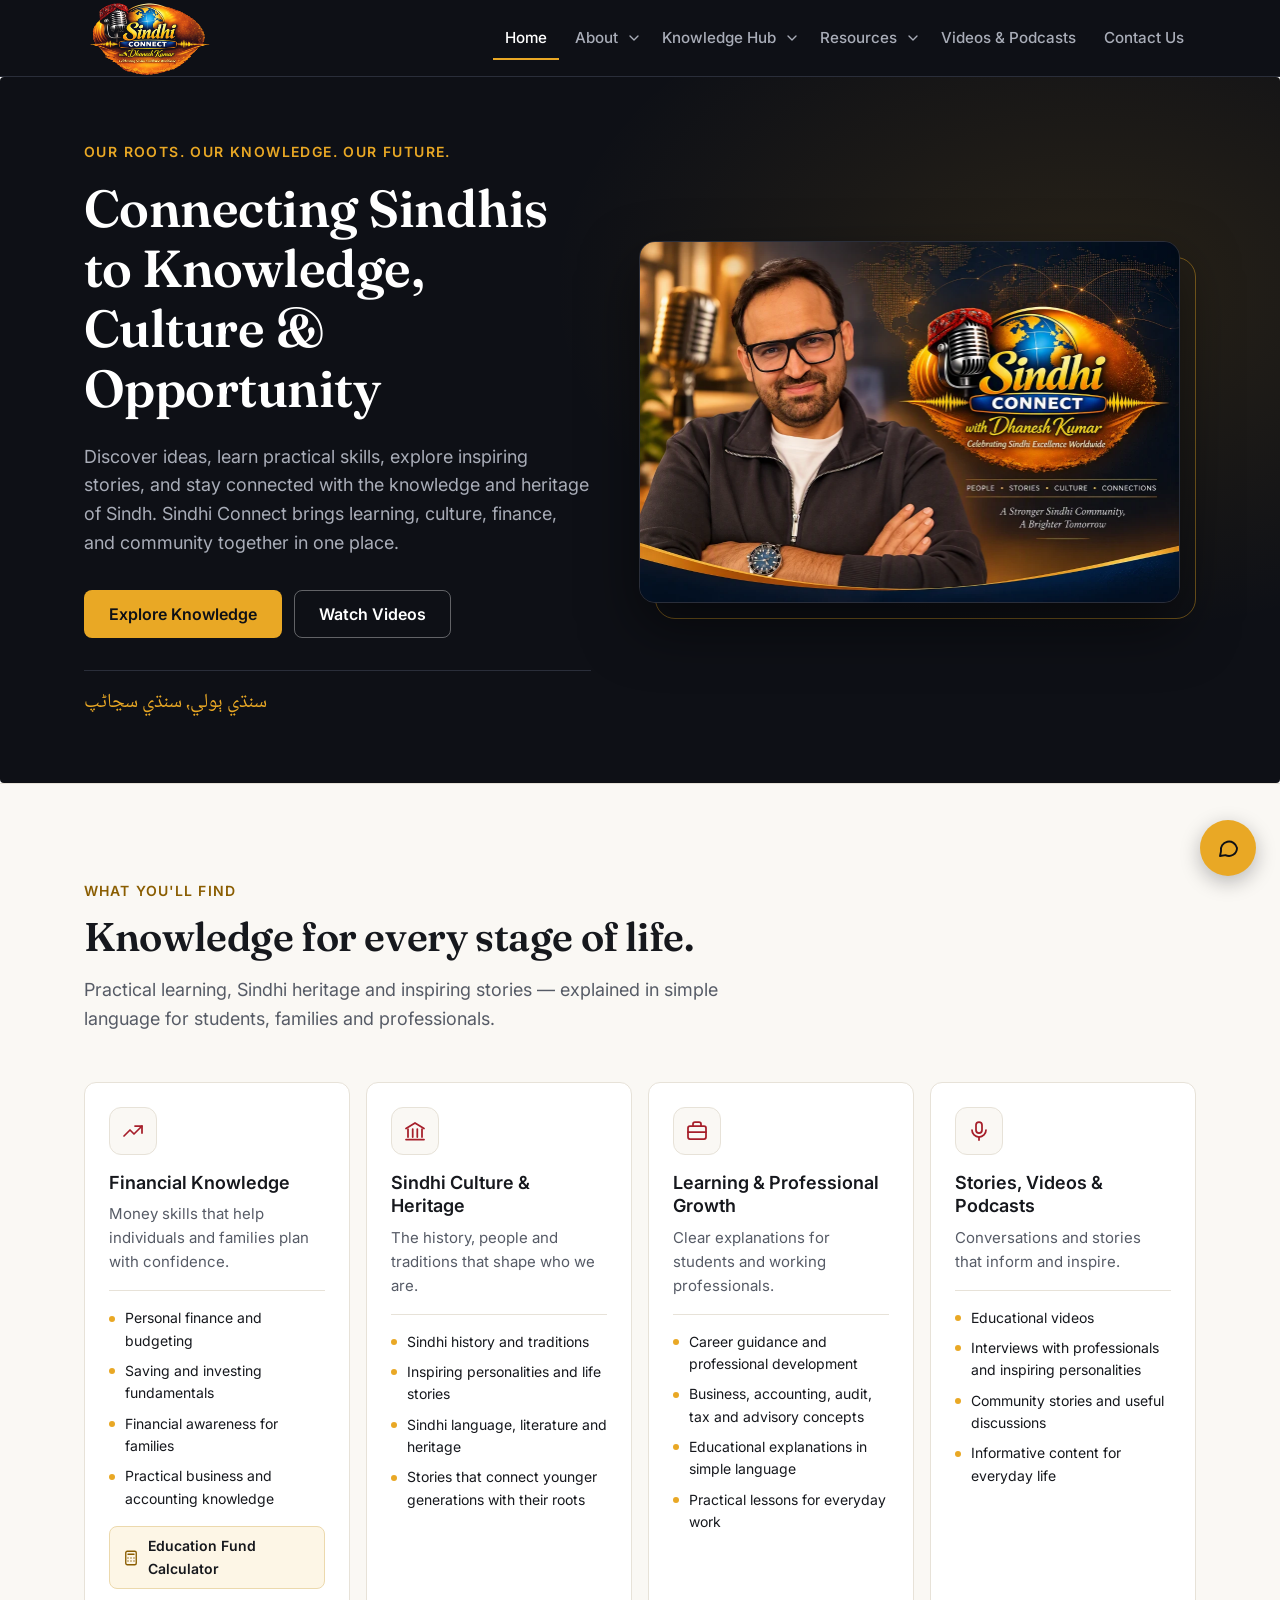
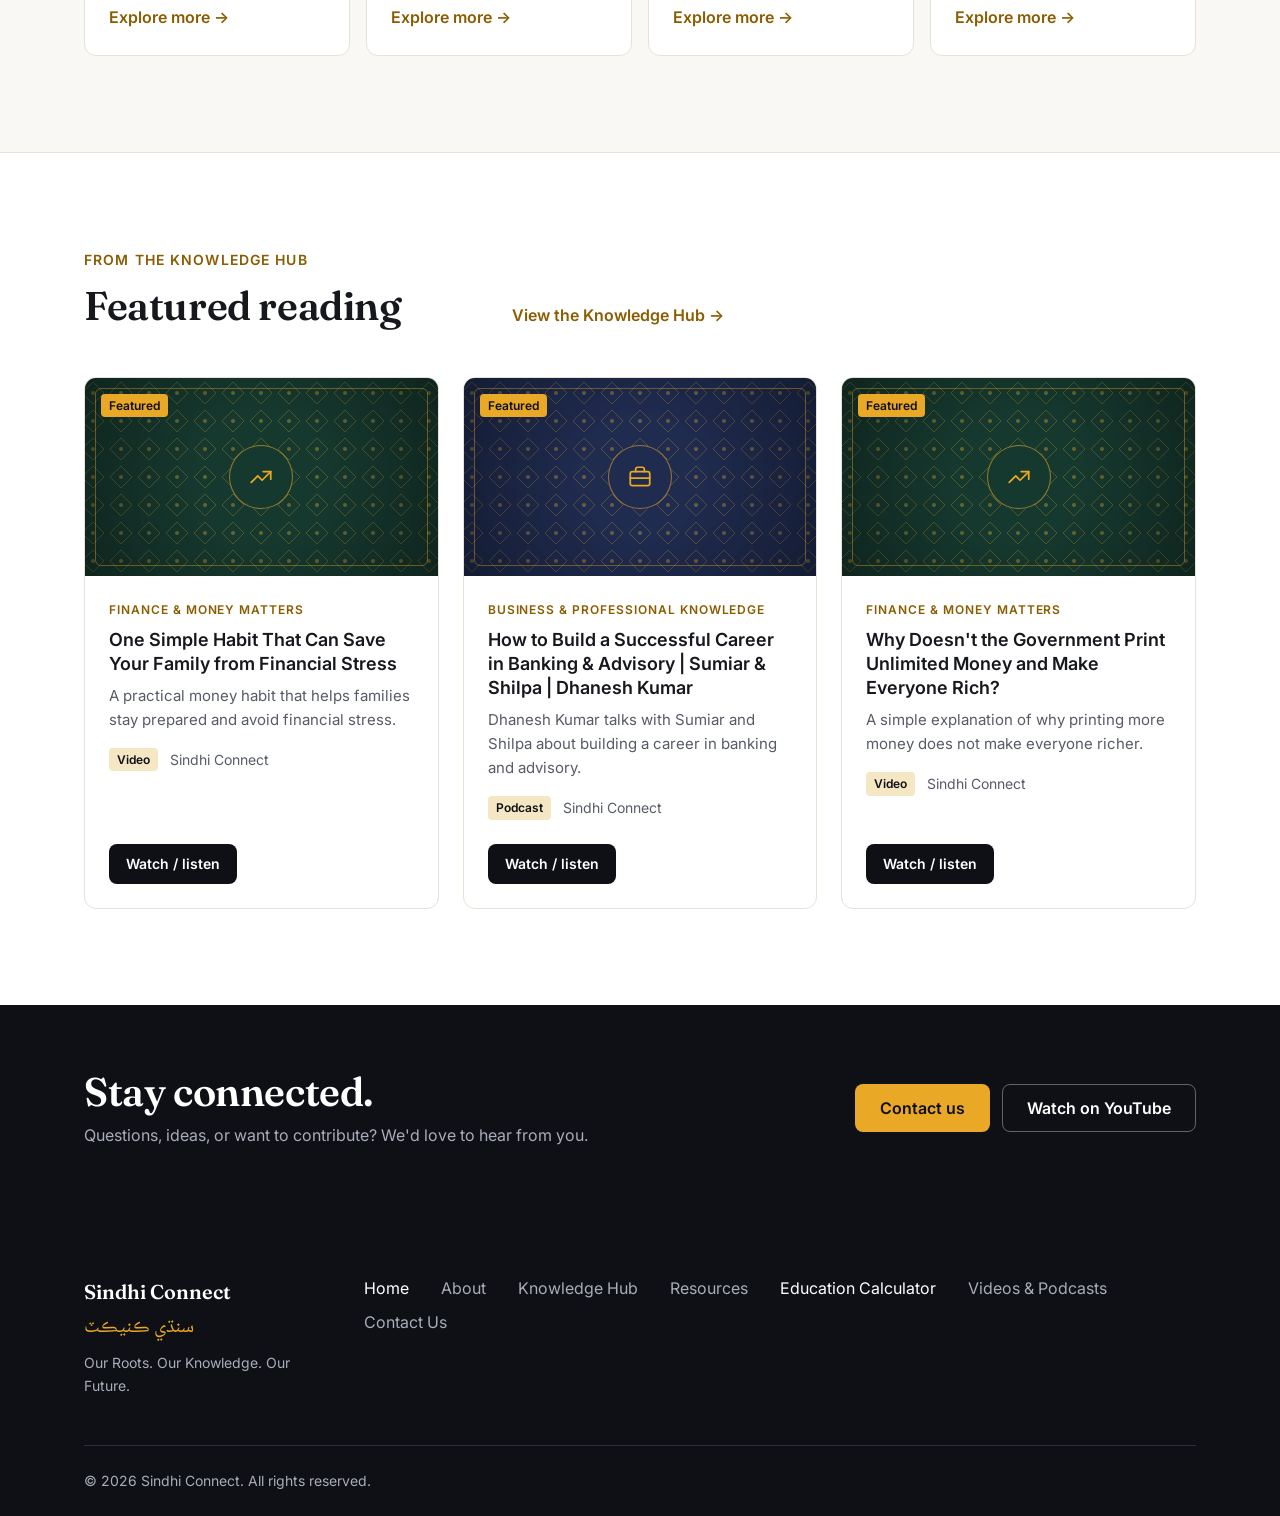
==== commit accb49cb: "Remove the mailing-list form; keep only Contact us Links that pointed to the mailing list now go to " ====
--- a/frontend/index.html
+++ b/frontend/index.html
@@ -8,12 +8,24 @@
   <title>Sindhi Connect</title>
   <link rel="icon" type="image/png" href="assets/favicon.png">
   <link rel="apple-touch-icon" href="assets/apple-touch-icon.png">
-  <!-- Link previews (WhatsApp, Facebook, X). Add og:image / og:url once the domain is live -->
+  <link rel="canonical" href="https://sindhiconnect.org/">
+  <!-- Link previews (WhatsApp, Facebook, LinkedIn, X) -->
   <meta property="og:type" content="website">
   <meta property="og:site_name" content="Sindhi Connect">
+  <meta property="og:url" content="https://sindhiconnect.org/">
   <meta property="og:title" content="Sindhi Connect — Connecting Sindhis to Knowledge, Culture &amp; Opportunity">
   <meta property="og:description" content="Discover ideas, learn practical skills, explore inspiring stories and stay connected with the knowledge and heritage of Sindh.">
+  <meta property="og:image" content="https://sindhiconnect.org/assets/og-image.jpg">
+  <meta property="og:image:type" content="image/jpeg">
+  <meta property="og:image:width" content="1200">
+  <meta property="og:image:height" content="630">
+  <meta property="og:image:alt" content="Sindhi Connect with Dhanesh Kumar logo">
+  <meta property="og:locale" content="en_GB">
   <meta name="twitter:card" content="summary_large_image">
+  <meta name="twitter:title" content="Sindhi Connect — Connecting Sindhis to Knowledge, Culture &amp; Opportunity">
+  <meta name="twitter:description" content="Discover ideas, learn practical skills, explore inspiring stories and stay connected with the knowledge and heritage of Sindh.">
+  <meta name="twitter:image" content="https://sindhiconnect.org/assets/og-image.jpg">
+  <meta name="twitter:image:alt" content="Sindhi Connect with Dhanesh Kumar logo">
   <link rel="preconnect" href="https://fonts.googleapis.com">
   <link rel="preconnect" href="https://fonts.gstatic.com" crossorigin>
   <link href="https://fonts.googleapis.com/css2?family=Fraunces:opsz,wght@9..144,500;9..144,600&family=Inter:wght@400;500;600&family=Noto+Naskh+Arabic:wght@500;600&display=swap" rel="stylesheet">
@@ -193,11 +205,11 @@
       <div class="container cta-inner">
         <div>
           <h2 id="cta-title">Stay connected.</h2>
-          <p>Join the mailing list to hear about new articles, videos and community news.</p>
+          <p>Questions, ideas, or want to contribute? We'd love to hear from you.</p>
         </div>
         <div class="cta-actions">
-          <a href="#join" class="btn btn-primary">Join the mailing list</a>
-          <a href="#contact" class="btn btn-ghost">Contact us</a>
+          <a href="#contact" class="btn btn-primary">Contact us</a>
+          <a href="https://www.youtube.com/@SindhiConnect-m9s" class="btn btn-ghost" target="_blank" rel="noopener">Watch on YouTube</a>
         </div>
       </div>
     </section>
@@ -344,7 +356,7 @@
           <span class="tool-banner-text">
             <span class="tool-banner-label">Free planning tool</span>
             <span class="tool-banner-title">Children's Future Education Fund Calculator</span>
-            <span class="tool-banner-desc">Estimate future university costs for up to four children and how much to save each month. Excel version included.</span>
+            <span class="tool-banner-desc">See what each child's university course may cost, how much to save each year, and how six study countries compare.</span>
           </span>
           <span class="tool-banner-cta">Open calculator <span aria-hidden="true">→</span></span>
         </a>
@@ -430,8 +442,8 @@
           <div class="kh-empty" hidden>
             <span class="kh-emblem" aria-hidden="true"><svg viewBox="0 0 24 24"><path d="M12 4v11"/><path d="m7 10 5 5 5-5"/><path d="M5 20h14"/></svg></span>
             <h4>Downloadable guides are coming soon.</h4>
-            <p>Join the mailing list and we'll let you know when the first guides are ready.</p>
-            <a href="#join" class="text-link">Join the mailing list <span aria-hidden="true">→</span></a>
+            <p>Is there a topic you would like a guide on? Let us know.</p>
+            <a href="#contact" class="text-link">Suggest a topic <span aria-hidden="true">→</span></a>
           </div>
         </div>
       </div>
@@ -497,7 +509,7 @@
 
         <div class="notify">
           <p>Be the first to know when new episodes are released.</p>
-          <a href="#join" class="btn btn-secondary">Get notified</a>
+          <a href="https://www.youtube.com/@SindhiConnect-m9s" class="btn btn-secondary" target="_blank" rel="noopener">Subscribe on YouTube</a>
         </div>
       </div>
     </section>
@@ -507,37 +519,9 @@
       <div class="container">
         <header class="section-head">
           <p class="eyebrow">Contact Us</p>
-          <h2>Join the community or say hello.</h2>
+          <h2>We'd love to hear from you.</h2>
         </header>
         <div class="forms">
-          <div class="panel">
-            <h3>Join our mailing list</h3>
-            <p class="panel-sub">Hear about new resources, videos and community news.</p>
-            <form class="form" name="join" action="/" method="post" data-netlify="true" netlify-honeypot="bot-field">
-              <input type="hidden" name="form-name" value="join">
-              <p class="hp-field"><label>Leave this empty <input name="bot-field" tabindex="-1" autocomplete="off"></label></p>
-              <div class="field">
-                <label for="join-name">Full name <span class="req" aria-hidden="true">*</span></label>
-                <input id="join-name" name="name" type="text" autocomplete="name" required>
-              </div>
-              <div class="field">
-                <label for="join-email">Email <span class="req" aria-hidden="true">*</span></label>
-                <input id="join-email" name="email" type="email" autocomplete="email" required>
-              </div>
-              <div class="field">
-                <label for="join-level">Your Sindhi level</label>
-                <select id="join-level" name="level">
-                  <option value="beginner">Beginner</option>
-                  <option value="intermediate">Intermediate</option>
-                  <option value="advanced">Advanced</option>
-                  <option value="native">Native speaker</option>
-                </select>
-              </div>
-              <button type="submit" class="btn btn-primary btn-block">Subscribe</button>
-              <p class="form-status" role="status"></p>
-            </form>
-          </div>
-
           <div class="panel" id="contact">
             <h3>Contact us</h3>
             <p class="panel-sub">Questions, ideas, or want to contribute? We'd love to hear from you.</p>
@@ -561,7 +545,7 @@
             </form>
           </div>
         </div>
-        <p class="form-note"><span class="req" aria-hidden="true">*</span> Required field. We only use your details to reply to you and send Sindhi Connect updates. We never share them, and you can ask us to remove them at any time.</p>
+        <p class="form-note"><span class="req" aria-hidden="true">*</span> Required field. We only use your details to reply to you. We never share them, and you can ask us to remove them at any time.</p>
       </div>
     </section>
   </main>
--- a/frontend/style.css
+++ b/frontend/style.css
@@ -946,8 +946,9 @@
 /* ---------- 7. Forms ---------- */
 .forms {
   display: grid;
-  grid-template-columns: 1fr 1fr;
+  grid-template-columns: 1fr;
   gap: var(--s-5);
+  max-width: 640px;
 }
 .panel {
   padding: var(--s-6);
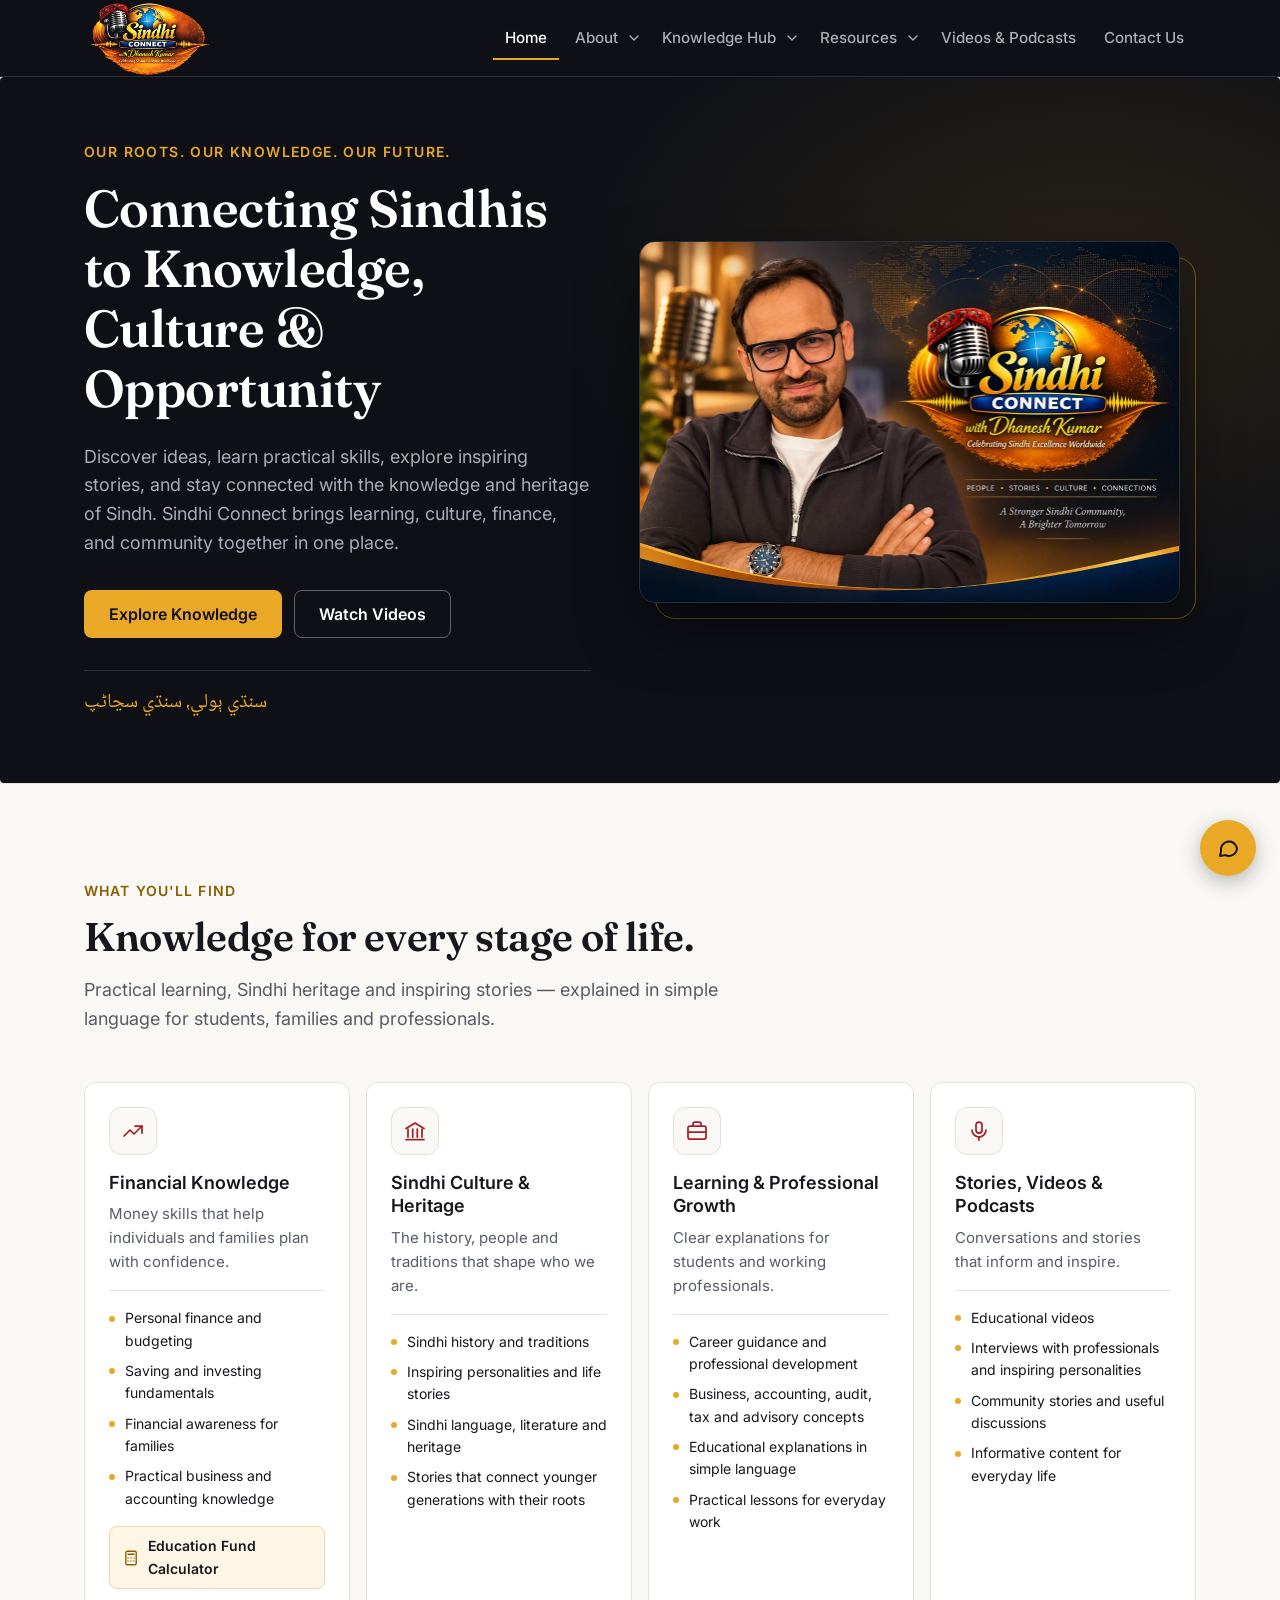
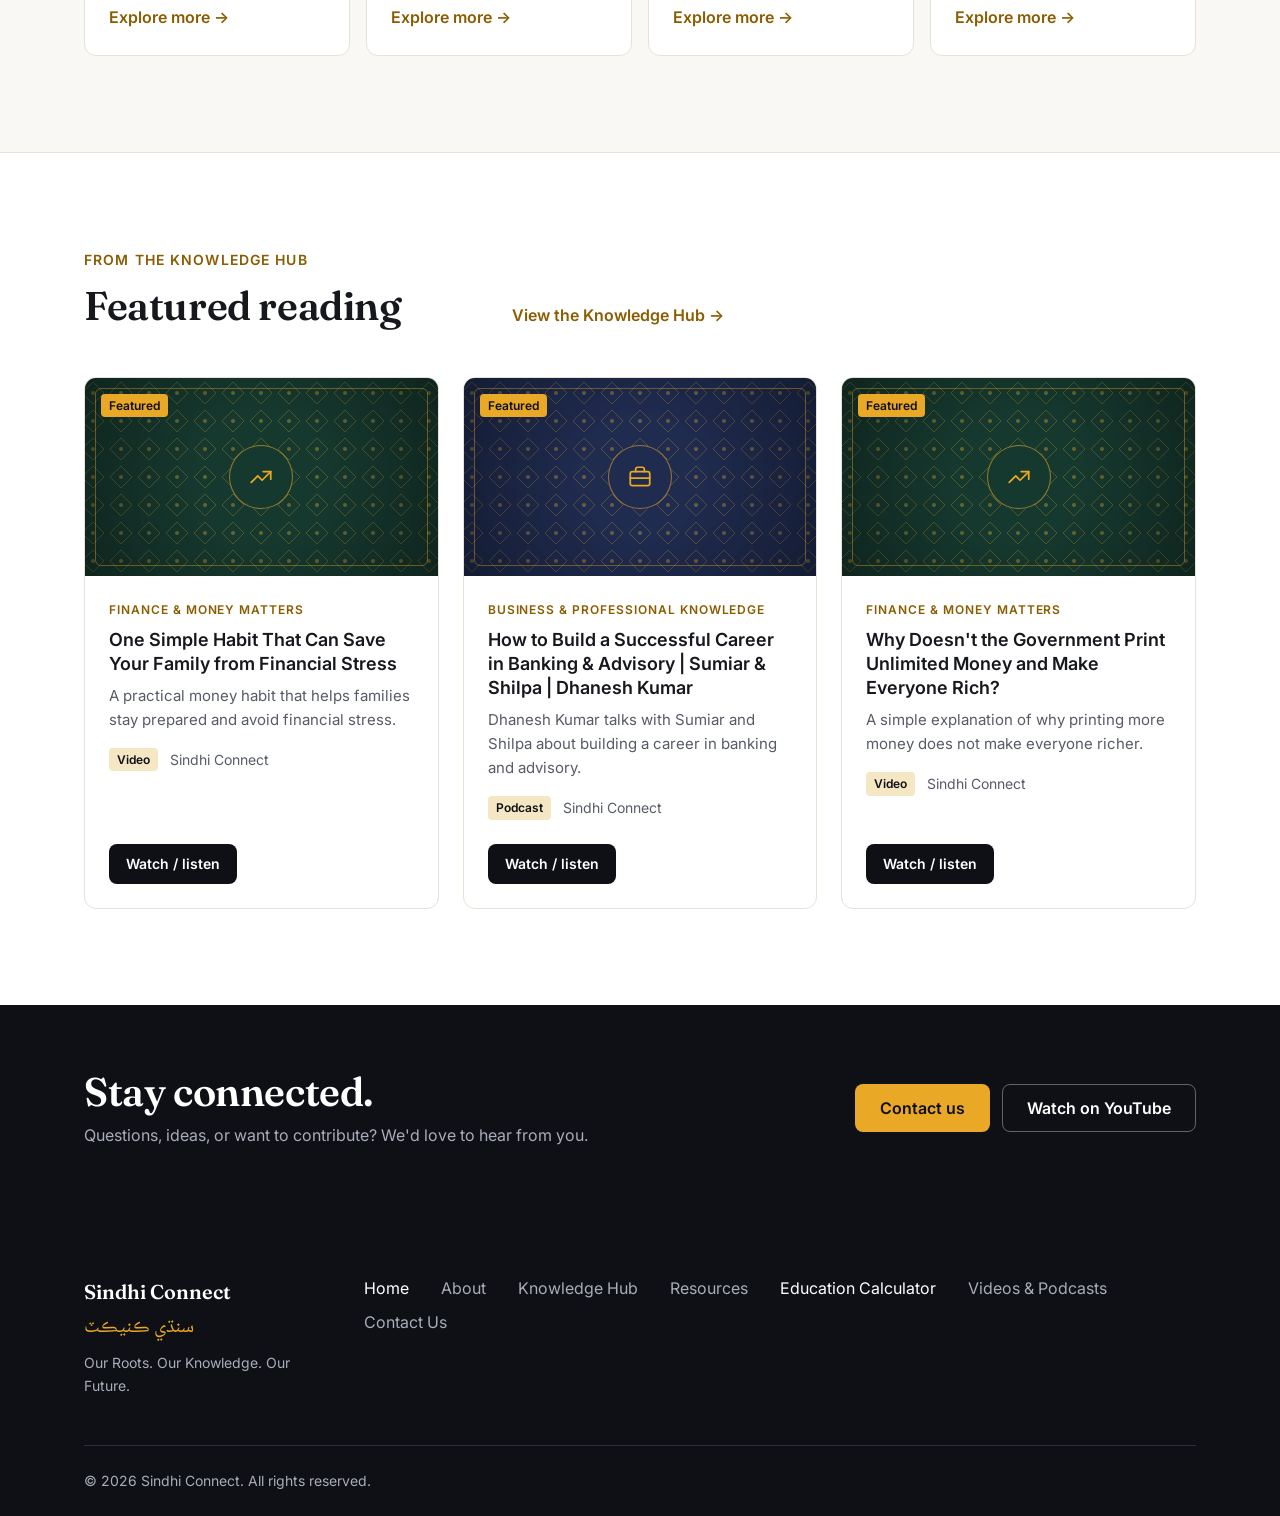
==== commit 6102566b: "Add Cloudflare Web Analytics (cookie-free visitor counts) Co-Authored-By: Claude Opus 5.5 <noreply@a" ====
--- a/frontend/index.html
+++ b/frontend/index.html
@@ -577,5 +577,7 @@
 
   <script src="resources.js"></script>
   <script src="app.js"></script>
+  <!-- Cloudflare Web Analytics: visitor counts without cookies or personal data -->
+  <script type="module" src="https://static.cloudflareinsights.com/beacon.min.js" data-cf-beacon='{"token": "f0452033ee22476e92c88bb07862ccfa"}'></script>
 </body>
 </html>
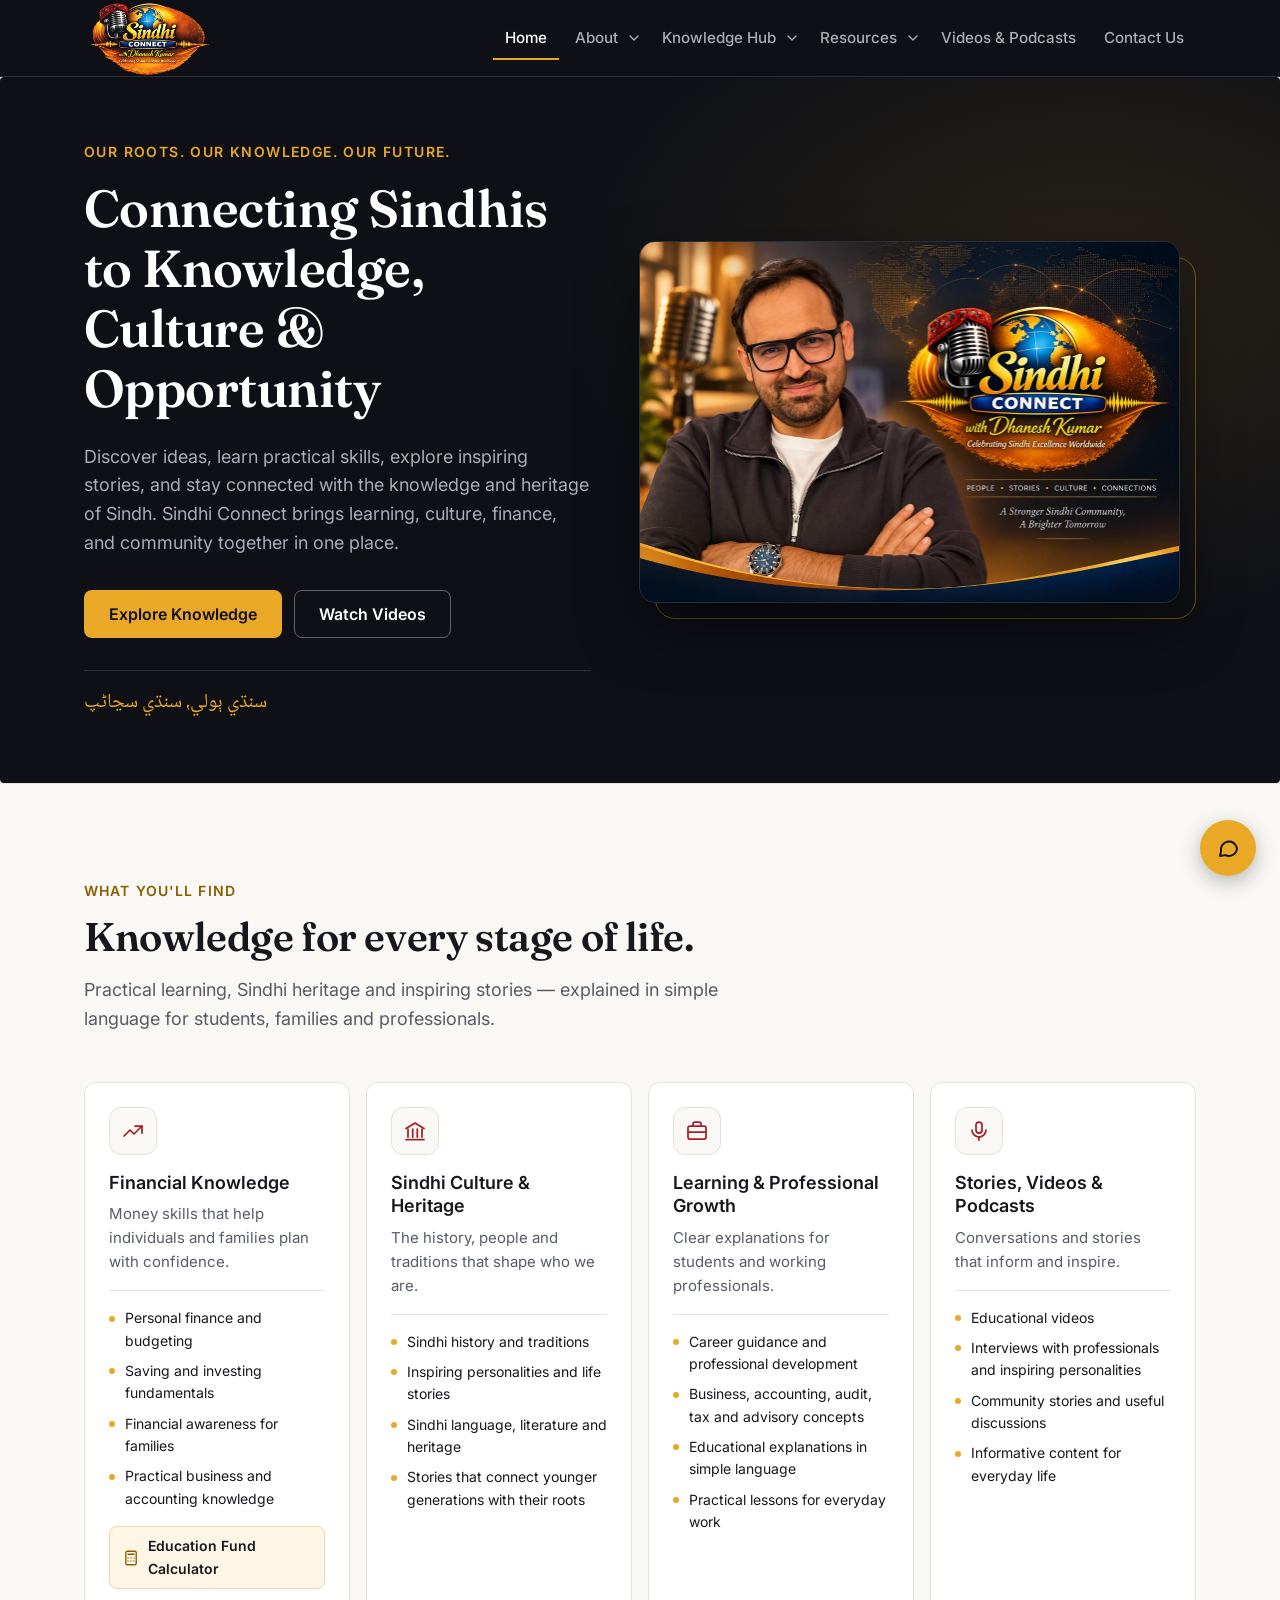
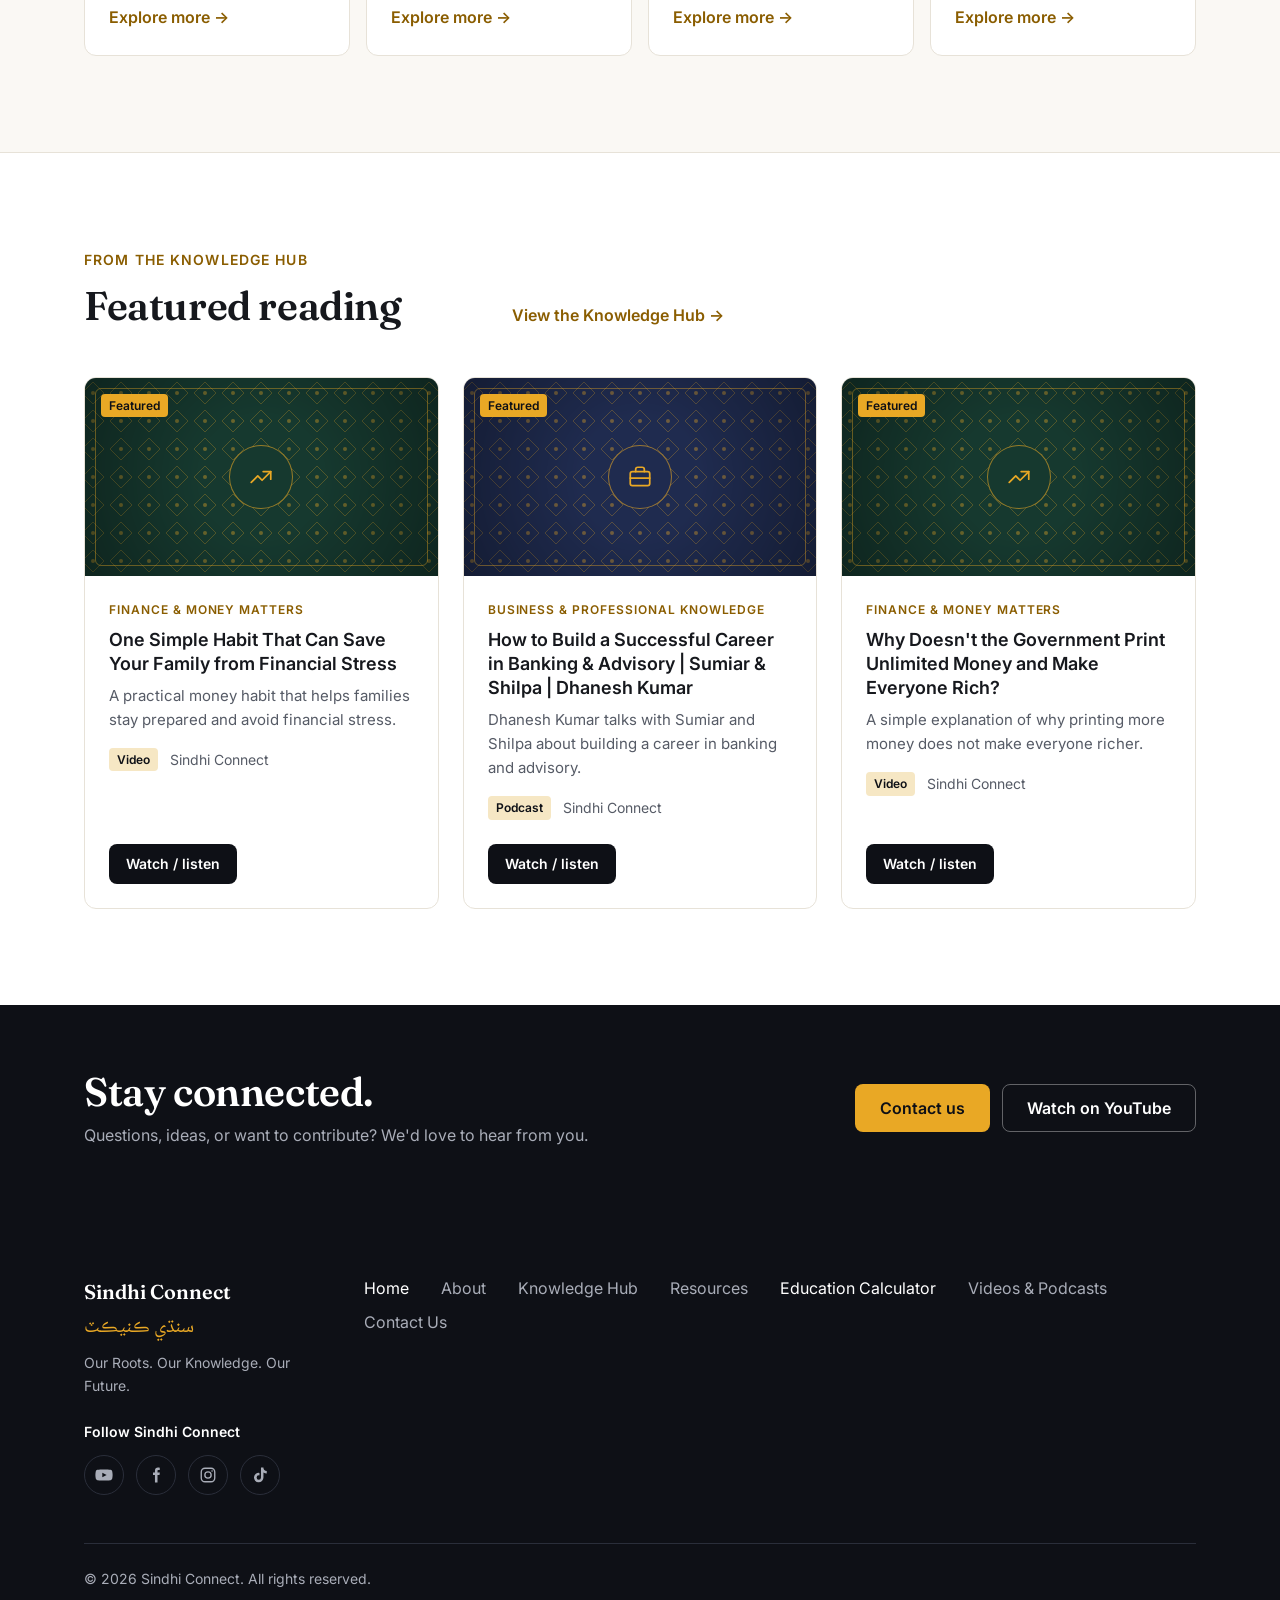
==== commit e68ec8dd: "Add YouTube, Facebook, Instagram and TikTok links to the footer Co-Authored-By: Claude Opus 5.5 <nor" ====
--- a/frontend/index.html
+++ b/frontend/index.html
@@ -557,6 +557,15 @@
         <p class="footer-name">Sindhi Connect</p>
         <p class="footer-script" lang="sd" dir="rtl">سنڌي ڪنيڪٽ</p>
         <p class="footer-tag">Our Roots. Our Knowledge. Our Future.</p>
+        <div class="footer-social">
+          <p class="footer-social-label">Follow Sindhi Connect</p>
+          <ul class="social-links">
+            <li><a href="https://www.youtube.com/@SindhiConnect-m9s" target="_blank" rel="noopener" aria-label="Sindhi Connect on YouTube (opens in a new tab)"><svg viewBox="0 0 24 24" aria-hidden="true" class="social-fill"><path d="M23 7.2a3 3 0 0 0-2.1-2.1C19 4.6 12 4.6 12 4.6s-7 0-8.9.5A3 3 0 0 0 1 7.2 31 31 0 0 0 .5 12a31 31 0 0 0 .5 4.8 3 3 0 0 0 2.1 2.1c1.9.5 8.9.5 8.9.5s7 0 8.9-.5a3 3 0 0 0 2.1-2.1 31 31 0 0 0 .5-4.8 31 31 0 0 0-.5-4.8ZM9.75 15.02V8.98L15.5 12l-5.75 3.02Z"/></svg></a></li>
+            <li><a href="https://www.facebook.com/profile.php?id=61591699227685" target="_blank" rel="noopener" aria-label="Sindhi Connect on Facebook (opens in a new tab)"><svg viewBox="0 0 24 24" aria-hidden="true" class="social-fill"><path d="M14 8.5V6.6c0-.8.2-1.3 1.4-1.3H17V2.2c-.3-.1-1.3-.2-2.4-.2-2.4 0-4 1.4-4 4.1v2.4H8V12h2.6v10H14V12h2.7l.4-3.5H14Z"/></svg></a></li>
+            <li><a href="https://www.instagram.com/sindhi_connect/" target="_blank" rel="noopener" aria-label="Sindhi Connect on Instagram (opens in a new tab)"><svg viewBox="0 0 24 24" aria-hidden="true" class="social-line"><rect x="3" y="3" width="18" height="18" rx="5"/><circle cx="12" cy="12" r="4.2"/><circle cx="17.4" cy="6.6" r="1.1" class="social-dot"/></svg></a></li>
+            <li><a href="https://www.tiktok.com/@sindhi.connect7" target="_blank" rel="noopener" aria-label="Sindhi Connect on TikTok (opens in a new tab)"><svg viewBox="0 0 24 24" aria-hidden="true" class="social-fill"><path d="M16.6 2h-3.3v13.3a2.9 2.9 0 1 1-2.9-2.9c.3 0 .6 0 .9.1V9.2a6.3 6.3 0 1 0 5.3 6.2V8.7a7.7 7.7 0 0 0 4.4 1.4V6.8a4.4 4.4 0 0 1-4.4-4.8Z"/></svg></a></li>
+          </ul>
+        </div>
       </div>
       <nav aria-label="Footer">
         <ul class="footer-links">
--- a/frontend/style.css
+++ b/frontend/style.css
@@ -1007,6 +1007,25 @@
 .footer-name { font-family: var(--font-display); font-size: var(--fs-lg); font-weight: 600; color: var(--white); }
 .footer-script { margin-top: var(--s-1); font-size: var(--fs-lg); color: var(--gold); text-align: left; }
 .footer-tag { margin-top: var(--s-2); font-size: var(--fs-sm); }
+.footer-social { margin-top: var(--s-5); }
+.footer-social-label { font-size: var(--fs-sm); font-weight: 600; color: var(--white); }
+.social-links { display: flex; gap: var(--s-3); margin: var(--s-3) 0 0; padding: 0; list-style: none; }
+.social-links a {
+  display: grid;
+  place-items: center;
+  width: 40px;
+  height: 40px;
+  border: 1px solid var(--ink-line);
+  border-radius: 50%;
+  color: var(--muted-dark);
+  transition: background-color .15s, border-color .15s, color .15s;
+}
+.social-links a:hover, .social-links a:focus-visible { background: var(--gold); border-color: var(--gold); color: var(--ink); }
+.social-links a:focus-visible { outline: 2px solid var(--gold); outline-offset: 3px; }
+.social-links svg { width: 18px; height: 18px; }
+.social-fill { fill: currentColor; }
+.social-line { fill: none; stroke: currentColor; stroke-width: 1.8; }
+.social-line .social-dot { fill: currentColor; stroke: none; }
 .footer-links {
   display: flex;
   flex-wrap: wrap;
